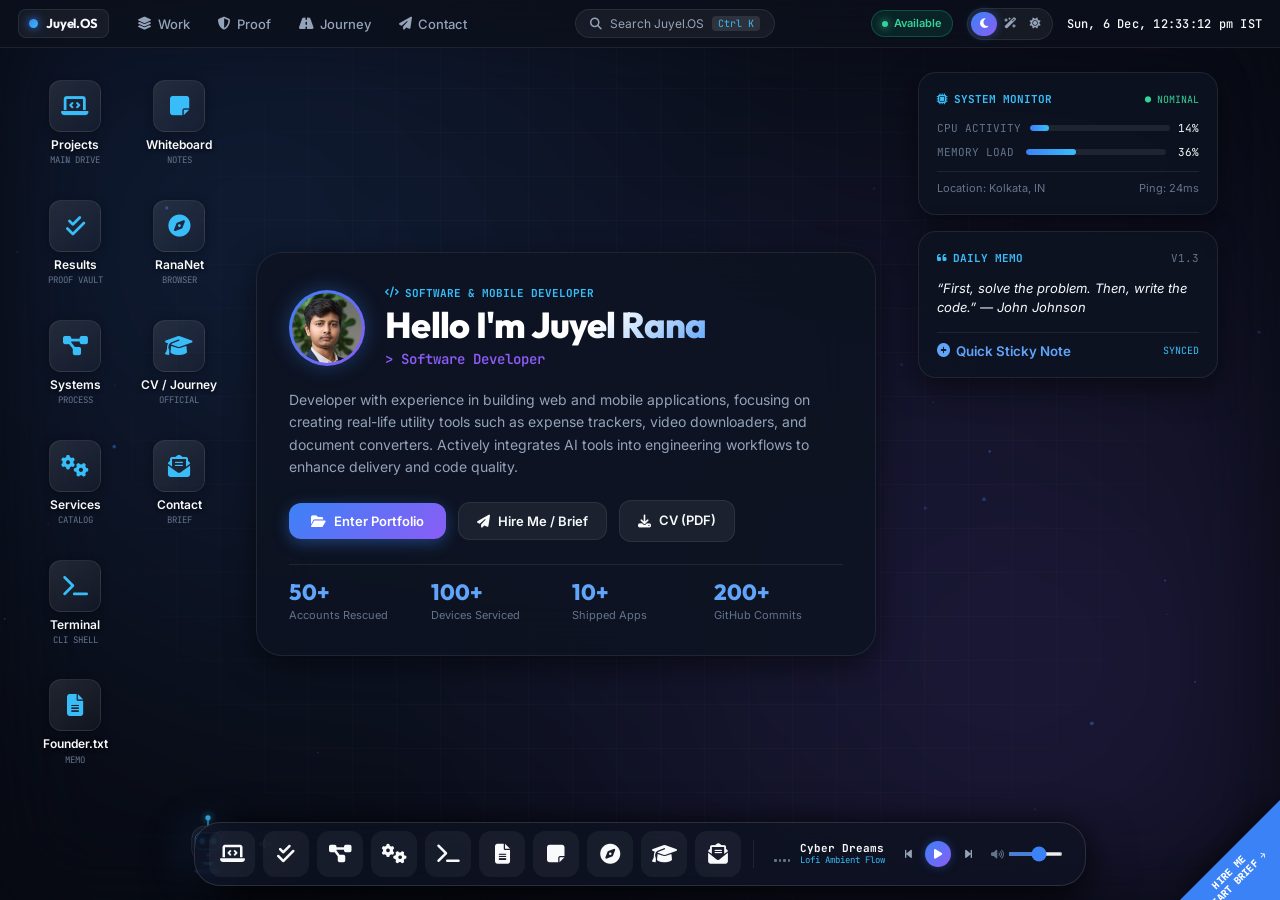
==== index.html @ bcea604d "feat: release Juyel.OS (v1.3 Titanium VisionOS) - Interactive Web Operating System" ====
<!DOCTYPE html>
<html lang="en" data-theme="dark">

<head>
  <meta charset="UTF-8">
  <meta name="viewport" content="width=device-width, initial-scale=1.0">
  <title>Juyel Rana — Personal AI Operating System (Juyel.OS)</title>

  <!-- SEO & Meta Tags -->
  <meta name="description" content="Official personal operating system of Juyel Rana — Software Developer, AI Systems Builder, and Problem Solver. Explore interactive applications, verified case studies, BachatGuru, utilities, and direct contact.">
  <meta name="keywords" content="Juyel Rana, Software Developer, Portfolio, Operating System, Flutter, Web Development, AI Tools, BachatGuru, Problem Solver, Kolkata">
  <meta name="author" content="Juyel Rana">
  <link rel="canonical" href="https://rana0codes.github.io/Portfolio/">

  <!-- Open Graph / Social Media -->
  <meta property="og:type" content="website">
  <meta property="og:url" content="https://rana0codes.github.io/Portfolio/">
  <meta property="og:title" content="Juyel Rana — Personal AI Operating System">
  <meta property="og:description" content="Explore Juyel Rana's software engineering portfolio through an interactive, multi-window personal operating system.">
  <meta property="og:image" content="assets/profile-photo.jpg">

  <!-- Twitter Cards -->
  <meta name="twitter:card" content="summary_large_image">
  <meta name="twitter:creator" content="@Rana0Codes">
  <meta name="twitter:title" content="Juyel Rana — Personal AI Operating System">
  <meta name="twitter:description" content="Explore Juyel Rana's software engineering portfolio through an interactive, multi-window personal operating system.">
  <meta name="twitter:image" content="assets/profile-photo.jpg">

  <!-- Stylesheets -->
  <link rel="stylesheet" href="https://cdnjs.cloudflare.com/ajax/libs/font-awesome/6.5.1/css/all.min.css">
  <link rel="stylesheet" href="css/os-core.css">
  <link rel="stylesheet" href="css/os-themes.css">
  <link rel="stylesheet" href="css/os-windows.css">
  <link rel="stylesheet" href="css/os-apps.css">
  <link rel="stylesheet" href="css/os-companion.css">

  <!-- JSON-LD Structured Data -->
  <script type="application/ld+json">
  {
    "@context": "https://schema.org",
    "@type": "Person",
    "name": "Juyel Rana",
    "url": "https://rana0codes.github.io/Portfolio/",
    "image": "assets/profile-photo.jpg",
    "jobTitle": "Software Developer",
    "worksFor": {
      "@type": "Organization",
      "name": "Self-Employed / Freelance"
    },
    "sameAs": [
      "https://github.com/Rana0Codes",
      "https://www.linkedin.com/in/juyel-rana/",
      "https://x.com/Rana0Codes",
      "https://www.youtube.com/@Rana0Codes",
      "https://www.instagram.com/rana0codes/"
    ]
  }
  </script>
</head>

<body>
  <!-- ========================================================================
       BOOT SCREEN (Skippable)
       ======================================================================== -->
  <div class="boot-screen" id="boot-screen" role="region" aria-label="Operating System Boot">
    <div class="boot-inner">
      <div class="boot-avatar-ring">
        <img src="assets/profile-photo.jpg" alt="Juyel Rana" width="76" height="76">
      </div>
      <div class="boot-title">JUYEL.OS v1.3</div>
      <div class="boot-log" id="boot-log">Loading system drivers...</div>
      <div class="boot-progress-bar">
        <div class="boot-progress-fill" id="boot-progress"></div>
      </div>
      <button class="skip-boot-btn" id="skip-boot">Skip Boot &rarr;</button>
    </div>
  </div>

  <!-- ========================================================================
       DESKTOP SHELL
       ======================================================================== -->
  <div id="desktop-shell">
    <!-- Ambient Wallpaper Canvas & Mesh -->
    <div class="desktop-wallpaper">
      <div class="wallpaper-gradient"></div>
      <div class="wallpaper-grid"></div>
      <canvas id="ambient-particles" class="wallpaper-particles"></canvas>
    </div>

    <!-- ----------------------------------------------------------------------
         Top System Navigation Bar
         ---------------------------------------------------------------------- -->
    <header class="system-bar" role="banner">
      <div class="system-bar-left">
        <div class="os-brand" title="Juyel Rana Operating System">
          <span class="os-logo-dot"></span>
          <span>Juyel.OS</span>
        </div>

        <nav class="system-nav-links" aria-label="System Quick Links">
          <button class="nav-pill-btn" data-open-win="projects">
            <i class="fas fa-layer-group"></i> Work
          </button>
          <button class="nav-pill-btn" data-open-win="results">
            <i class="fas fa-shield-alt"></i> Proof
          </button>
          <button class="nav-pill-btn" data-open-win="resume">
            <i class="fas fa-road"></i> Journey
          </button>
          <button class="nav-pill-btn" data-open-win="contact">
            <i class="fas fa-paper-plane"></i> Contact
          </button>
        </nav>
      </div>

      <div class="system-bar-center">
        <button class="search-trigger-btn" id="search-trigger" aria-label="Open Command Search">
          <i class="fas fa-search"></i>
          <span>Search Juyel.OS</span>
          <span class="search-kbd">Ctrl K</span>
        </button>
      </div>

      <div class="system-bar-right">
        <div class="availability-badge" title="Open to engineering roles & freelance">
          <span class="live-indicator"></span>
          <span>Available</span>
        </div>

        <!-- Theme Mode Switcher -->
        <div class="theme-switch-group" role="radiogroup" aria-label="System Theme">
          <button class="theme-btn active" data-theme-val="dark" title="Dark Obsidian" aria-label="Dark Theme">
            <i class="fas fa-moon"></i>
          </button>
          <button class="theme-btn" data-theme-val="night" title="Cosmic Indigo" aria-label="Night Theme">
            <i class="fas fa-wand-magic-sparkles"></i>
          </button>
          <button class="theme-btn" data-theme-val="day" title="Frosted Pearl Day" aria-label="Day Theme">
            <i class="fas fa-sun"></i>
          </button>
        </div>

        <!-- Live Clock in IST -->
        <div class="system-clock" id="system-clock" aria-live="polite">--:--:-- IST</div>
      </div>
    </header>

    <!-- ----------------------------------------------------------------------
         Desktop Workspace Area
         ---------------------------------------------------------------------- -->
    <main class="desktop-space" id="desktop-workspace">
      <!-- Desktop Application Icons (macOS Squircles) -->
      <section class="desktop-grid" aria-label="Desktop Applications">
        <div class="desktop-icon-item" data-app="projects" tabindex="0" role="button" aria-label="Open Projects Application">
          <div class="icon-badge-box">
            <i class="fas fa-laptop-code"></i>
          </div>
          <span class="icon-label">Projects</span>
          <span class="icon-subtag">Main Drive</span>
        </div>

        <div class="desktop-icon-item" data-app="results" tabindex="0" role="button" aria-label="Open Results Application">
          <div class="icon-badge-box">
            <i class="fas fa-check-double"></i>
          </div>
          <span class="icon-label">Results</span>
          <span class="icon-subtag">Proof Vault</span>
        </div>

        <div class="desktop-icon-item" data-app="systems" tabindex="0" role="button" aria-label="Open Systems Application">
          <div class="icon-badge-box">
            <i class="fas fa-project-diagram"></i>
          </div>
          <span class="icon-label">Systems</span>
          <span class="icon-subtag">Process</span>
        </div>

        <div class="desktop-icon-item" data-app="services" tabindex="0" role="button" aria-label="Open Services Application">
          <div class="icon-badge-box">
            <i class="fas fa-cogs"></i>
          </div>
          <span class="icon-label">Services</span>
          <span class="icon-subtag">Catalog</span>
        </div>

        <div class="desktop-icon-item" data-app="terminal" tabindex="0" role="button" aria-label="Open Terminal Shell">
          <div class="icon-badge-box">
            <i class="fas fa-terminal"></i>
          </div>
          <span class="icon-label">Terminal</span>
          <span class="icon-subtag">CLI Shell</span>
        </div>

        <div class="desktop-icon-item" data-app="founder" tabindex="0" role="button" aria-label="Open Founder Memo">
          <div class="icon-badge-box">
            <i class="fas fa-file-alt"></i>
          </div>
          <span class="icon-label">Founder.txt</span>
          <span class="icon-subtag">Memo</span>
        </div>

        <div class="desktop-icon-item" data-app="whiteboard" tabindex="0" role="button" aria-label="Open Whiteboard Application">
          <div class="icon-badge-box">
            <i class="fas fa-sticky-note"></i>
          </div>
          <span class="icon-label">Whiteboard</span>
          <span class="icon-subtag">Notes</span>
        </div>

        <div class="desktop-icon-item" data-app="browser" tabindex="0" role="button" aria-label="Open RanaNet Browser">
          <div class="icon-badge-box">
            <i class="fas fa-compass"></i>
          </div>
          <span class="icon-label">RanaNet</span>
          <span class="icon-subtag">Browser</span>
        </div>

        <div class="desktop-icon-item" data-app="resume" tabindex="0" role="button" aria-label="Open Resume and Journey">
          <div class="icon-badge-box">
            <i class="fas fa-graduation-cap"></i>
          </div>
          <span class="icon-label">CV / Journey</span>
          <span class="icon-subtag">Official</span>
        </div>

        <div class="desktop-icon-item" data-app="contact" tabindex="0" role="button" aria-label="Open Contact Application">
          <div class="icon-badge-box">
            <i class="fas fa-envelope-open-text"></i>
          </div>
          <span class="icon-label">Contact</span>
          <span class="icon-subtag">Brief</span>
        </div>
      </section>

      <!-- Desktop Hero Identity Stage -->
      <section class="desktop-hero-stage" aria-label="Developer Identity">
        <div class="hero-profile-row">
          <div class="hero-avatar-ring">
            <img src="assets/profile-photo.jpg" alt="Juyel Rana" width="70" height="70">
          </div>
          <div class="hero-meta-titles">
            <div class="hero-tagline-eyebrow">
              <i class="fas fa-code"></i> Software & Mobile Developer
            </div>
            <h1 class="hero-main-name">Hello I'm <span>Juyel Rana</span></h1>
            <div class="hero-dynamic-descriptor" id="dynamic-descriptor">&gt; Software Developer</div>
          </div>
        </div>

        <p class="hero-summary-bio">
          Developer with experience in building web and mobile applications, focusing on creating real-life utility tools such as expense trackers, video downloaders, and document converters. Actively integrates AI tools into engineering workflows to enhance delivery and code quality.
        </p>

        <div class="hero-actions-row">
          <button class="btn-primary" id="hero-explore-projects">
            <i class="fas fa-folder-open"></i> Enter Portfolio
          </button>
          <button class="btn-secondary" id="hero-hire-contact">
            <i class="fas fa-paper-plane"></i> Hire Me / Brief
          </button>
          <a href="assets/cv/CV.pdf" download="Juyel_Rana_CV.pdf" class="btn-secondary" title="Download Official CV">
            <i class="fas fa-download"></i> CV (PDF)
          </a>
        </div>

        <!-- Verified Metrics Strip -->
        <div class="hero-metrics-strip">
          <div class="metric-strip-item">
            <span class="metric-strip-num">50+</span>
            <span class="metric-strip-label">Accounts Rescued</span>
          </div>
          <div class="metric-strip-item">
            <span class="metric-strip-num">100+</span>
            <span class="metric-strip-label">Devices Serviced</span>
          </div>
          <div class="metric-strip-item">
            <span class="metric-strip-num">10+</span>
            <span class="metric-strip-label">Shipped Apps</span>
          </div>
          <div class="metric-strip-item">
            <span class="metric-strip-num">200+</span>
            <span class="metric-strip-label">GitHub Commits</span>
          </div>
        </div>
      </section>

      <!-- Desktop Widgets Column (Right Side) -->
      <aside class="desktop-widgets-column" aria-label="Desktop Information Hub">
        <!-- Live System Monitor Widget -->
        <div class="system-monitor-card">
          <div class="widget-header">
            <span class="widget-title"><i class="fas fa-microchip"></i> System Monitor</span>
            <span style="font-family: var(--font-mono); font-size: 10px; color: #34d399;">● NOMINAL</span>
          </div>
          <div class="pulse-metric-row">
            <span style="font-size: 11px; color: var(--text-dim); font-family: var(--font-mono);">CPU ACTIVITY</span>
            <div class="pulse-bar-wrap">
              <div class="pulse-bar-fill" id="cpu-bar-fill" style="width: 14%;"></div>
            </div>
            <span id="cpu-val-text" style="font-family: var(--font-mono); font-size: 11px;">14%</span>
          </div>
          <div class="pulse-metric-row">
            <span style="font-size: 11px; color: var(--text-dim); font-family: var(--font-mono);">MEMORY LOAD</span>
            <div class="pulse-bar-wrap">
              <div class="pulse-bar-fill" id="ram-bar-fill" style="width: 36%;"></div>
            </div>
            <span id="ram-val-text" style="font-family: var(--font-mono); font-size: 11px;">36%</span>
          </div>
          <div style="display: flex; justify-content: space-between; font-size: 11px; color: var(--text-dim); margin-top: 10px; border-top: 1px solid var(--border-subtle); padding-top: 8px;">
            <span>Location: Kolkata, IN</span>
            <span>Ping: 24ms</span>
          </div>
        </div>

        <!-- Daily Transmission Widget -->
        <div class="daily-transmission-card">
          <div class="widget-header">
            <span class="widget-title"><i class="fas fa-quote-left"></i> Daily Memo</span>
            <span>v1.3</span>
          </div>
          <div class="dt-body" id="daily-quote-text">
            “Simplicity is prerequisite for reliability.” — Edsger Dijkstra
          </div>
          <div class="dt-footer">
            <button class="quick-sticky-btn" id="quick-sticky-trigger">
              <i class="fas fa-plus-circle"></i> Quick Sticky Note
            </button>
            <span style="color: var(--color-cyan); font-size: 10px; font-family: var(--font-mono);">SYNCED</span>
          </div>
        </div>
      </aside>

      <!-- Astro-J Companion Mount -->
      <div id="companion-mount"></div>

      <!-- Folded-Corner Call Prompt (Bottom Right) -->
      <div class="folded-corner-call" id="folded-corner-call" role="button" aria-label="Book a Call / Project Inquiry">
        <div class="folded-corner-triangle"></div>
        <div class="folded-corner-content">
          <div>HIRE ME</div>
          <div>START BRIEF &rarr;</div>
        </div>
      </div>

      <!-- ====================================================================
           WINDOW MANAGER LAYER (Applications)
           ==================================================================== -->
      <div class="os-window-layer" id="window-layer">
        <!-- 1. Projects Window -->
        <div class="os-window" id="win-projects" role="dialog" aria-labelledby="title-projects">
          <div class="window-titlebar">
            <div class="window-controls-traffic">
              <button class="traffic-btn close" title="Close window" aria-label="Close">&times;</button>
              <button class="traffic-btn minimize" title="Minimize window" aria-label="Minimize">&minus;</button>
              <button class="traffic-btn maximize" title="Maximize window" aria-label="Maximize">+</button>
            </div>
            <div class="window-title-info" id="title-projects">
              <i class="fas fa-laptop-code"></i> Projects — Main Drive
            </div>
            <div class="window-actions-right">
              <span class="window-tag-badge">App Store</span>
            </div>
          </div>
          <div class="window-body" id="projects-app-mount"></div>
        </div>

        <!-- 2. Results & Proof Window -->
        <div class="os-window" id="win-results" role="dialog" aria-labelledby="title-results">
          <div class="window-titlebar">
            <div class="window-controls-traffic">
              <button class="traffic-btn close" title="Close window" aria-label="Close">&times;</button>
              <button class="traffic-btn minimize" title="Minimize window" aria-label="Minimize">&minus;</button>
              <button class="traffic-btn maximize" title="Maximize window" aria-label="Maximize">+</button>
            </div>
            <div class="window-title-info" id="title-results">
              <i class="fas fa-check-double"></i> Results & Proof Vault
            </div>
            <div class="window-actions-right">
              <span class="window-tag-badge">Verified</span>
            </div>
          </div>
          <div class="window-body" id="results-app-mount"></div>
        </div>

        <!-- 3. Systems Window -->
        <div class="os-window" id="win-systems" role="dialog" aria-labelledby="title-systems">
          <div class="window-titlebar">
            <div class="window-controls-traffic">
              <button class="traffic-btn close" title="Close window" aria-label="Close">&times;</button>
              <button class="traffic-btn minimize" title="Minimize window" aria-label="Minimize">&minus;</button>
              <button class="traffic-btn maximize" title="Maximize window" aria-label="Maximize">+</button>
            </div>
            <div class="window-title-info" id="title-systems">
              <i class="fas fa-project-diagram"></i> Systems — Operating Loop
            </div>
            <div class="window-actions-right">
              <span class="window-tag-badge">Workflow</span>
            </div>
          </div>
          <div class="window-body" id="systems-app-mount"></div>
        </div>

        <!-- 4. Services Window -->
        <div class="os-window" id="win-services" role="dialog" aria-labelledby="title-services">
          <div class="window-titlebar">
            <div class="window-controls-traffic">
              <button class="traffic-btn close" title="Close window" aria-label="Close">&times;</button>
              <button class="traffic-btn minimize" title="Minimize window" aria-label="Minimize">&minus;</button>
              <button class="traffic-btn maximize" title="Maximize window" aria-label="Maximize">+</button>
            </div>
            <div class="window-title-info" id="title-services">
              <i class="fas fa-cogs"></i> Services & Capabilities
            </div>
            <div class="window-actions-right">
              <span class="window-tag-badge">Offerings</span>
            </div>
          </div>
          <div class="window-body" id="services-app-mount"></div>
        </div>

        <!-- 5. Terminal Window -->
        <div class="os-window" id="win-terminal" role="dialog" aria-labelledby="title-terminal">
          <div class="window-titlebar">
            <div class="window-controls-traffic">
              <button class="traffic-btn close" title="Close window" aria-label="Close">&times;</button>
              <button class="traffic-btn minimize" title="Minimize window" aria-label="Minimize">&minus;</button>
              <button class="traffic-btn maximize" title="Maximize window" aria-label="Maximize">+</button>
            </div>
            <div class="window-title-info" id="title-terminal">
              <i class="fas fa-terminal"></i> Terminal — juyel@os:~$
            </div>
            <div class="window-actions-right">
              <span class="window-tag-badge">Bash/Zsh</span>
            </div>
          </div>
          <div class="window-body" id="terminal-app-mount"></div>
        </div>

        <!-- 6. Founder Memo Window -->
        <div class="os-window" id="win-founder" role="dialog" aria-labelledby="title-founder">
          <div class="window-titlebar">
            <div class="window-controls-traffic">
              <button class="traffic-btn close" title="Close window" aria-label="Close">&times;</button>
              <button class="traffic-btn minimize" title="Minimize window" aria-label="Minimize">&minus;</button>
              <button class="traffic-btn maximize" title="Maximize window" aria-label="Maximize">+</button>
            </div>
            <div class="window-title-info" id="title-founder">
              <i class="fas fa-file-alt"></i> Founder_Memo.txt
            </div>
            <div class="window-actions-right">
              <span class="window-tag-badge">Read-Only</span>
            </div>
          </div>
          <div class="window-body" id="founder-app-mount"></div>
        </div>

        <!-- 7. Whiteboard Window -->
        <div class="os-window" id="win-whiteboard" role="dialog" aria-labelledby="title-whiteboard">
          <div class="window-titlebar">
            <div class="window-controls-traffic">
              <button class="traffic-btn close" title="Close window" aria-label="Close">&times;</button>
              <button class="traffic-btn minimize" title="Minimize window" aria-label="Minimize">&minus;</button>
              <button class="traffic-btn maximize" title="Maximize window" aria-label="Maximize">+</button>
            </div>
            <div class="window-title-info" id="title-whiteboard">
              <i class="fas fa-sticky-note"></i> Whiteboard & Sticky Notes
            </div>
            <div class="window-actions-right">
              <span class="window-tag-badge">Local Canvas</span>
            </div>
          </div>
          <div class="window-body">
            <div id="whiteboard-toolbar-mount"></div>
            <div class="whiteboard-canvas-area" id="whiteboard-canvas-mount"></div>
          </div>
        </div>

        <!-- 8. RanaNet Browser Window -->
        <div class="os-window" id="win-browser" role="dialog" aria-labelledby="title-browser">
          <div class="window-titlebar">
            <div class="window-controls-traffic">
              <button class="traffic-btn close" title="Close window" aria-label="Close">&times;</button>
              <button class="traffic-btn minimize" title="Minimize window" aria-label="Minimize">&minus;</button>
              <button class="traffic-btn maximize" title="Maximize window" aria-label="Maximize">+</button>
            </div>
            <div class="window-title-info" id="title-browser">
              <i class="fas fa-compass"></i> RanaNet Internal Browser
            </div>
            <div class="window-actions-right">
              <span class="window-tag-badge">Gateway</span>
            </div>
          </div>
          <div class="window-body" id="browser-app-mount"></div>
        </div>

        <!-- 9. Resume & Journey Window -->
        <div class="os-window" id="win-resume" role="dialog" aria-labelledby="title-resume">
          <div class="window-titlebar">
            <div class="window-controls-traffic">
              <button class="traffic-btn close" title="Close window" aria-label="Close">&times;</button>
              <button class="traffic-btn minimize" title="Minimize window" aria-label="Minimize">&minus;</button>
              <button class="traffic-btn maximize" title="Maximize window" aria-label="Maximize">+</button>
            </div>
            <div class="window-title-info" id="title-resume">
              <i class="fas fa-graduation-cap"></i> Resume & Career Journey
            </div>
            <div class="window-actions-right">
              <span class="window-tag-badge">Official CV</span>
            </div>
          </div>
          <div class="window-body" id="resume-app-mount"></div>
        </div>

        <!-- 10. Contact Window -->
        <div class="os-window" id="win-contact" role="dialog" aria-labelledby="title-contact">
          <div class="window-titlebar">
            <div class="window-controls-traffic">
              <button class="traffic-btn close" title="Close window" aria-label="Close">&times;</button>
              <button class="traffic-btn minimize" title="Minimize window" aria-label="Minimize">&minus;</button>
              <button class="traffic-btn maximize" title="Maximize window" aria-label="Maximize">+</button>
            </div>
            <div class="window-title-info" id="title-contact">
              <i class="fas fa-envelope-open-text"></i> Contact & Project Brief
            </div>
            <div class="window-actions-right">
              <span class="window-tag-badge">Web3Forms</span>
            </div>
          </div>
          <div class="window-body" id="contact-app-mount"></div>
        </div>
      </div>
    </main>

    <!-- ----------------------------------------------------------------------
         Bottom System Dock (Apple-Style Glass Shelf)
         ---------------------------------------------------------------------- -->
    <footer class="system-dock-container" role="toolbar" aria-label="System Dock">
      <button class="dock-item-btn" data-app="projects" data-tooltip="Projects (Main Drive)" aria-label="Launch Projects">
        <i class="fas fa-laptop-code"></i>
        <span class="dock-active-dot"></span>
      </button>
      <button class="dock-item-btn" data-app="results" data-tooltip="Results & Proof Vault" aria-label="Launch Results">
        <i class="fas fa-check-double"></i>
        <span class="dock-active-dot"></span>
      </button>
      <button class="dock-item-btn" data-app="systems" data-tooltip="Systems (Process)" aria-label="Launch Systems">
        <i class="fas fa-project-diagram"></i>
        <span class="dock-active-dot"></span>
      </button>
      <button class="dock-item-btn" data-app="services" data-tooltip="Services Catalog" aria-label="Launch Services">
        <i class="fas fa-cogs"></i>
        <span class="dock-active-dot"></span>
      </button>
      <button class="dock-item-btn" data-app="terminal" data-tooltip="Terminal Shell" aria-label="Launch Terminal">
        <i class="fas fa-terminal"></i>
        <span class="dock-active-dot"></span>
      </button>
      <button class="dock-item-btn" data-app="founder" data-tooltip="Founder Memo" aria-label="Launch Founder Memo">
        <i class="fas fa-file-alt"></i>
        <span class="dock-active-dot"></span>
      </button>
      <button class="dock-item-btn" data-app="whiteboard" data-tooltip="Whiteboard & Notes" aria-label="Launch Whiteboard">
        <i class="fas fa-sticky-note"></i>
        <span class="dock-active-dot"></span>
      </button>
      <button class="dock-item-btn" data-app="browser" data-tooltip="RanaNet Browser" aria-label="Launch Browser">
        <i class="fas fa-compass"></i>
        <span class="dock-active-dot"></span>
      </button>
      <button class="dock-item-btn" data-app="resume" data-tooltip="Curriculum Vitae" aria-label="Launch Resume">
        <i class="fas fa-graduation-cap"></i>
        <span class="dock-active-dot"></span>
      </button>
      <button class="dock-item-btn" data-app="contact" data-tooltip="Contact & Inquiries" aria-label="Launch Contact">
        <i class="fas fa-envelope-open-text"></i>
        <span class="dock-active-dot"></span>
      </button>

      <div class="dock-divider"></div>

      <!-- Dock Media Player Mount -->
      <div id="dock-player-mount"></div>
    </footer>
  </div>

  <!-- Bootstrapper Script -->
  <script type="module" src="js/app.js"></script>
</body>

</html>
---- css/os-core.css ----
/* ==========================================================================
   JUYEL OS — Titanium VisionOS Core Desktop Architecture (v1.3)
   ========================================================================== */

@import url('https://fonts.googleapis.com/css2?family=Inter:wght@300;400;500;600;700;800&family=Outfit:wght@400;500;600;700;800&family=JetBrains+Mono:wght@400;500;700&display=swap');

:root {
  --font-sans: 'Inter', -apple-system, BlinkMacSystemFont, 'Segoe UI', Roboto, sans-serif;
  --font-display: 'Outfit', var(--font-sans);
  --font-mono: 'JetBrains Mono', monospace;

  /* Default Dark Titanium VisionOS Tokens */
  --bg-desktop: #070a13;
  --bg-panel: rgba(14, 19, 34, 0.85);
  --bg-panel-solid: #0d1222;
  --bg-surface: rgba(22, 30, 54, 0.7);
  --border-subtle: rgba(255, 255, 255, 0.08);
  --border-prominent: rgba(255, 255, 255, 0.16);
  --border-accent: rgba(59, 130, 246, 0.5);

  --color-primary: #3b82f6;
  --color-primary-rgb: 59, 130, 246;
  --color-primary-hover: #60a5fa;
  --color-accent: #8b5cf6;
  --color-accent-rgb: 139, 92, 246;
  --color-cyan: #38bdf8;
  --color-amber: #f59e0b;
  --color-danger: #ef4444;
  --color-success: #10b981;

  --text-main: #f8fafc;
  --text-muted: #94a3b8;
  --text-dim: #64748b;
  --text-inverse: #070a13;

  --shadow-sm: 0 2px 10px rgba(0, 0, 0, 0.35);
  --shadow-md: 0 10px 30px rgba(0, 0, 0, 0.5);
  --shadow-lg: 0 20px 50px rgba(0, 0, 0, 0.65);
  --shadow-window: 0 24px 70px rgba(0, 0, 0, 0.75), 0 0 1px rgba(255, 255, 255, 0.2);
  --shadow-glow: 0 0 30px rgba(59, 130, 246, 0.25);

  --radius-sm: 8px;
  --radius-md: 12px;
  --radius-lg: 18px;
  --radius-xl: 26px;
  --radius-full: 9999px;

  --nav-height: 48px;
  --dock-height: 68px;
  --transition-fast: 0.16s cubic-bezier(0.16, 1, 0.3, 1);
  --transition-smooth: 0.28s cubic-bezier(0.16, 1, 0.3, 1);
}

/* --------------------------------------------------------------------------
   Resets & Base
   -------------------------------------------------------------------------- */
*, *::before, *::after {
  box-sizing: border-box;
  margin: 0;
  padding: 0;
}

html, body {
  width: 100%;
  height: 100dvh;
  overflow: hidden;
  font-family: var(--font-sans);
  font-size: 15px;
  line-height: 1.5;
  color: var(--text-main);
  background-color: var(--bg-desktop);
  -webkit-font-smoothing: antialiased;
  -moz-osx-font-smoothing: grayscale;
  user-select: none;
}

button {
  font-family: inherit;
  color: inherit;
  background: none;
  border: none;
  cursor: pointer;
  outline: none;
}

button:focus-visible, a:focus-visible {
  outline: 2px solid var(--color-primary);
  outline-offset: 2px;
}

a {
  color: inherit;
  text-decoration: none;
}

/* --------------------------------------------------------------------------
   Desktop Shell Environment
   -------------------------------------------------------------------------- */
#desktop-shell {
  position: fixed;
  inset: 0;
  width: 100vw;
  height: 100dvh;
  display: flex;
  flex-direction: column;
  overflow: hidden;
  background-color: var(--bg-desktop);
}

/* Dynamic Wallpaper */
.desktop-wallpaper {
  position: absolute;
  inset: 0;
  z-index: 0;
  overflow: hidden;
  pointer-events: none;
}

.wallpaper-gradient {
  position: absolute;
  inset: 0;
  background: 
    radial-gradient(circle at 18% 25%, rgba(59, 130, 246, 0.12) 0%, transparent 48%),
    radial-gradient(circle at 82% 75%, rgba(139, 92, 246, 0.14) 0%, transparent 52%),
    radial-gradient(circle at 50% 50%, rgba(14, 19, 34, 0.9) 0%, #070a13 100%);
  filter: blur(48px);
}

.wallpaper-grid {
  position: absolute;
  inset: 0;
  background-image: 
    linear-gradient(to right, rgba(255, 255, 255, 0.02) 1px, transparent 1px),
    linear-gradient(to bottom, rgba(255, 255, 255, 0.02) 1px, transparent 1px);
  background-size: 44px 44px;
  mask-image: radial-gradient(circle at center, black 45%, transparent 85%);
  -webkit-mask-image: radial-gradient(circle at center, black 45%, transparent 85%);
}

.wallpaper-particles {
  position: absolute;
  inset: 0;
  width: 100%;
  height: 100%;
}

/* --------------------------------------------------------------------------
   Top System Navigation Bar (macOS / visionOS Glass Style)
   -------------------------------------------------------------------------- */
.system-bar {
  position: relative;
  z-index: 5000;
  height: var(--nav-height);
  padding: 0 18px;
  display: flex;
  align-items: center;
  justify-content: space-between;
  background: rgba(12, 16, 28, 0.75);
  backdrop-filter: blur(20px);
  -webkit-backdrop-filter: blur(20px);
  border-bottom: 1px solid var(--border-subtle);
  font-size: 13px;
}

.system-bar-left {
  display: flex;
  align-items: center;
  gap: 16px;
}

.os-brand {
  display: flex;
  align-items: center;
  gap: 8px;
  font-family: var(--font-display);
  font-weight: 700;
  letter-spacing: -0.01em;
  color: var(--text-main);
  padding: 4px 10px;
  border-radius: var(--radius-sm);
  background: rgba(255, 255, 255, 0.05);
  border: 1px solid var(--border-subtle);
  cursor: default;
}

.os-logo-dot {
  width: 9px;
  height: 9px;
  border-radius: var(--radius-full);
  background: linear-gradient(135deg, var(--color-primary), var(--color-cyan));
  box-shadow: 0 0 10px var(--color-primary);
  animation: pulse-dot 3s infinite ease-in-out;
}

@keyframes pulse-dot {
  0%, 100% { opacity: 1; transform: scale(1); }
  50% { opacity: 0.6; transform: scale(0.88); }
}

.system-nav-links {
  display: flex;
  align-items: center;
  gap: 4px;
}

.nav-pill-btn {
  padding: 5px 12px;
  border-radius: var(--radius-sm);
  color: var(--text-muted);
  font-size: 13px;
  font-weight: 500;
  transition: var(--transition-fast);
  display: flex;
  align-items: center;
  gap: 6px;
}

.nav-pill-btn:hover {
  color: var(--text-main);
  background: rgba(255, 255, 255, 0.08);
}

.system-bar-center {
  display: flex;
  align-items: center;
  gap: 12px;
}

.search-trigger-btn {
  display: flex;
  align-items: center;
  gap: 8px;
  padding: 6px 14px;
  border-radius: var(--radius-full);
  background: rgba(255, 255, 255, 0.05);
  border: 1px solid var(--border-subtle);
  color: var(--text-muted);
  font-size: 12px;
  cursor: pointer;
  transition: var(--transition-fast);
}

.search-trigger-btn:hover {
  background: rgba(255, 255, 255, 0.1);
  border-color: var(--border-accent);
  color: var(--text-main);
  box-shadow: 0 0 14px rgba(59, 130, 246, 0.25);
}

.search-kbd {
  font-family: var(--font-mono);
  font-size: 10px;
  padding: 1px 6px;
  border-radius: 4px;
  background: rgba(255, 255, 255, 0.1);
  color: var(--color-cyan);
}

.system-bar-right {
  display: flex;
  align-items: center;
  gap: 14px;
}

.availability-badge {
  display: flex;
  align-items: center;
  gap: 6px;
  font-size: 11px;
  font-weight: 600;
  padding: 4px 10px;
  border-radius: var(--radius-full);
  background: rgba(16, 185, 129, 0.12);
  border: 1px solid rgba(16, 185, 129, 0.3);
  color: #34d399;
}

.live-indicator {
  width: 6px;
  height: 6px;
  border-radius: var(--radius-full);
  background: #34d399;
  box-shadow: 0 0 8px #34d399;
}

.theme-switch-group {
  display: flex;
  align-items: center;
  background: rgba(255, 255, 255, 0.05);
  padding: 3px;
  border-radius: var(--radius-full);
  border: 1px solid var(--border-subtle);
}

.theme-btn {
  width: 26px;
  height: 24px;
  border-radius: var(--radius-full);
  display: flex;
  align-items: center;
  justify-content: center;
  font-size: 11px;
  color: var(--text-muted);
  transition: var(--transition-fast);
}

.theme-btn.active {
  background: linear-gradient(135deg, var(--color-primary), var(--color-accent));
  color: #ffffff;
  box-shadow: 0 0 10px rgba(59, 130, 246, 0.4);
}

.system-clock {
  font-family: var(--font-mono);
  font-size: 12px;
  font-weight: 500;
  color: var(--text-main);
  letter-spacing: 0.02em;
}

/* --------------------------------------------------------------------------
   Main Desktop Space & Layout Reflow
   -------------------------------------------------------------------------- */
.desktop-space {
  position: relative;
  flex: 1;
  width: 100%;
  height: calc(100dvh - var(--nav-height));
  overflow: hidden;
  z-index: 100;
  display: flex;
  padding: 24px 30px;
  gap: 32px;
}

/* Desktop Icon Grid (macOS Squircles) */
.desktop-grid {
  display: flex;
  flex-direction: column;
  flex-wrap: wrap;
  max-height: calc(100dvh - var(--nav-height) - var(--dock-height) - 70px);
  gap: 16px 14px;
  z-index: 200;
}

.desktop-icon-item {
  width: 90px;
  display: flex;
  flex-direction: column;
  align-items: center;
  text-align: center;
  padding: 8px 4px;
  border-radius: var(--radius-md);
  cursor: pointer;
  transition: var(--transition-fast);
  touch-action: manipulation;
}

.desktop-icon-item:hover {
  background: rgba(255, 255, 255, 0.09);
  backdrop-filter: blur(10px);
}

.desktop-icon-item:active {
  transform: scale(0.95);
}

.icon-badge-box {
  position: relative;
  width: 52px;
  height: 52px;
  border-radius: var(--radius-md);
  background: linear-gradient(135deg, rgba(255, 255, 255, 0.1), rgba(255, 255, 255, 0.03));
  border: 1px solid var(--border-subtle);
  display: flex;
  align-items: center;
  justify-content: center;
  font-size: 22px;
  color: var(--color-cyan);
  box-shadow: var(--shadow-sm);
  margin-bottom: 6px;
  transition: var(--transition-smooth);
}

.desktop-icon-item:hover .icon-badge-box {
  border-color: var(--border-accent);
  box-shadow: 0 0 18px rgba(59, 130, 246, 0.35);
  transform: translateY(-2px);
  color: var(--color-primary-hover);
}

.icon-label {
  font-size: 12px;
  font-weight: 600;
  color: var(--text-main);
  text-shadow: 0 1px 4px rgba(0, 0, 0, 0.8);
  line-height: 1.2;
}

.icon-subtag {
  font-family: var(--font-mono);
  font-size: 9px;
  color: var(--text-dim);
  text-transform: uppercase;
  margin-top: 2px;
}

/* --------------------------------------------------------------------------
   Desktop Identity Stage (Hero Card)
   -------------------------------------------------------------------------- */
.desktop-hero-stage {
  flex: 1;
  max-width: 620px;
  z-index: 200;
  pointer-events: auto;
  align-self: center;
  background: var(--bg-panel);
  backdrop-filter: blur(28px);
  -webkit-backdrop-filter: blur(28px);
  border: 1px solid var(--border-subtle);
  border-radius: var(--radius-xl);
  padding: 32px;
  box-shadow: var(--shadow-md);
  margin-bottom: 40px;
}

.hero-profile-row {
  display: flex;
  align-items: center;
  gap: 20px;
  margin-bottom: 18px;
}

.hero-avatar-ring {
  width: 76px;
  height: 76px;
  border-radius: var(--radius-full);
  padding: 3px;
  background: linear-gradient(135deg, var(--color-primary), var(--color-accent));
  box-shadow: 0 0 20px rgba(59, 130, 246, 0.35);
  flex-shrink: 0;
}

.hero-avatar-ring img {
  width: 100%;
  height: 100%;
  border-radius: var(--radius-full);
  object-fit: cover;
}

.hero-meta-titles {
  display: flex;
  flex-direction: column;
}

.hero-tagline-eyebrow {
  display: inline-flex;
  align-items: center;
  gap: 6px;
  font-family: var(--font-mono);
  font-size: 11px;
  font-weight: 700;
  text-transform: uppercase;
  color: var(--color-cyan);
  margin-bottom: 4px;
}

.hero-main-name {
  font-family: var(--font-display);
  font-size: 36px;
  font-weight: 800;
  letter-spacing: -0.02em;
  line-height: 1.1;
  color: #ffffff;
}

.hero-main-name span {
  background: linear-gradient(135deg, #ffffff 40%, var(--color-primary-hover) 100%);
  -webkit-background-clip: text;
  background-clip: text;
  -webkit-text-fill-color: transparent;
}

.hero-dynamic-descriptor {
  font-family: var(--font-mono);
  font-size: 14px;
  font-weight: 600;
  color: var(--color-accent);
  margin-top: 4px;
  height: 22px;
  display: flex;
  align-items: center;
}

.hero-summary-bio {
  font-size: 14px;
  line-height: 1.6;
  color: var(--text-muted);
  margin-bottom: 22px;
}

.hero-actions-row {
  display: flex;
  align-items: center;
  flex-wrap: wrap;
  gap: 12px;
  margin-bottom: 22px;
}

.btn-primary {
  display: inline-flex;
  align-items: center;
  gap: 8px;
  padding: 10px 22px;
  border-radius: var(--radius-md);
  background: linear-gradient(135deg, var(--color-primary), var(--color-accent));
  color: #ffffff;
  font-weight: 600;
  font-size: 13px;
  box-shadow: 0 4px 16px rgba(59, 130, 246, 0.4);
  transition: var(--transition-fast);
}

.btn-primary:hover {
  filter: brightness(1.1);
  box-shadow: 0 6px 24px rgba(59, 130, 246, 0.55);
  transform: translateY(-1px);
}

.btn-secondary {
  display: inline-flex;
  align-items: center;
  gap: 8px;
  padding: 10px 18px;
  border-radius: var(--radius-md);
  background: rgba(255, 255, 255, 0.06);
  border: 1px solid var(--border-subtle);
  color: var(--text-main);
  font-weight: 600;
  font-size: 13px;
  transition: var(--transition-fast);
}

.btn-secondary:hover {
  background: rgba(255, 255, 255, 0.12);
  border-color: var(--border-prominent);
}

/* Verified Metrics Row */
.hero-metrics-strip {
  display: grid;
  grid-template-columns: repeat(4, 1fr);
  gap: 12px;
  padding-top: 16px;
  border-top: 1px solid var(--border-subtle);
}

.metric-strip-item {
  display: flex;
  flex-direction: column;
}

.metric-strip-num {
  font-family: var(--font-display);
  font-size: 22px;
  font-weight: 800;
  color: var(--color-primary-hover);
  line-height: 1;
}

.metric-strip-label {
  font-size: 11px;
  color: var(--text-dim);
  margin-top: 4px;
}

/* --------------------------------------------------------------------------
   Desktop Widget: System Monitor & Daily Transmission
   -------------------------------------------------------------------------- */
.desktop-widgets-column {
  width: 300px;
  display: flex;
  flex-direction: column;
  gap: 16px;
  z-index: 200;
  margin-left: auto;
}

.system-monitor-card,
.daily-transmission-card {
  background: var(--bg-panel);
  backdrop-filter: blur(24px);
  border: 1px solid var(--border-subtle);
  border-radius: var(--radius-lg);
  padding: 18px;
  box-shadow: var(--shadow-md);
}

.widget-header {
  display: flex;
  align-items: center;
  justify-content: space-between;
  margin-bottom: 12px;
  font-family: var(--font-mono);
  font-size: 11px;
  color: var(--text-dim);
  text-transform: uppercase;
}

.widget-title {
  color: var(--color-cyan);
  font-weight: 700;
  display: flex;
  align-items: center;
  gap: 6px;
}

/* System Pulse Bars */
.pulse-metric-row {
  display: flex;
  align-items: center;
  justify-content: space-between;
  margin-bottom: 8px;
  font-size: 12px;
}

.pulse-bar-wrap {
  width: 140px;
  height: 6px;
  background: rgba(255, 255, 255, 0.08);
  border-radius: var(--radius-full);
  overflow: hidden;
}

.pulse-bar-fill {
  height: 100%;
  border-radius: var(--radius-full);
  background: linear-gradient(90deg, var(--color-primary), var(--color-cyan));
}

.dt-body {
  font-size: 13px;
  line-height: 1.5;
  color: var(--text-main);
  margin-bottom: 14px;
  font-style: italic;
}

.dt-footer {
  display: flex;
  align-items: center;
  justify-content: space-between;
  border-top: 1px solid var(--border-subtle);
  padding-top: 10px;
  font-size: 11px;
}

.quick-sticky-btn {
  color: var(--color-primary-hover);
  display: flex;
  align-items: center;
  gap: 6px;
  font-weight: 600;
  cursor: pointer;
  transition: var(--transition-fast);
}

.quick-sticky-btn:hover {
  text-decoration: underline;
}

/* --------------------------------------------------------------------------
   Bottom System Dock (Apple-Style Glass Shelf)
   -------------------------------------------------------------------------- */
.system-dock-container {
  position: absolute;
  bottom: 14px;
  left: 50%;
  transform: translateX(-50%);
  z-index: 4000;
  display: flex;
  align-items: center;
  gap: 8px;
  background: rgba(14, 19, 34, 0.78);
  backdrop-filter: blur(24px);
  -webkit-backdrop-filter: blur(24px);
  border: 1px solid rgba(255, 255, 255, 0.12);
  padding: 8px 14px;
  border-radius: var(--radius-xl);
  box-shadow: var(--shadow-lg), 0 0 25px rgba(0, 0, 0, 0.5);
}

.dock-item-btn {
  position: relative;
  width: 46px;
  height: 46px;
  border-radius: var(--radius-md);
  display: flex;
  align-items: center;
  justify-content: center;
  font-size: 20px;
  color: var(--text-main);
  background: rgba(255, 255, 255, 0.05);
  border: 1px solid transparent;
  transition: transform var(--transition-fast), background var(--transition-fast), color var(--transition-fast);
}

.dock-item-btn:hover {
  transform: translateY(-6px) scale(1.12);
  background: rgba(255, 255, 255, 0.12);
  border-color: var(--border-accent);
  color: var(--color-cyan);
}

.dock-active-dot {
  position: absolute;
  bottom: 2px;
  left: 50%;
  transform: translateX(-50%);
  width: 4px;
  height: 4px;
  border-radius: var(--radius-full);
  background: var(--color-primary-hover);
  box-shadow: 0 0 6px var(--color-primary);
  display: none;
}

.dock-item-btn.is-open .dock-active-dot {
  display: block;
}

.dock-divider {
  width: 1px;
  height: 28px;
  background: var(--border-subtle);
  margin: 0 4px;
}

.dock-item-btn[data-tooltip]::after {
  content: attr(data-tooltip);
  position: absolute;
  bottom: 58px;
  left: 50%;
  transform: translateX(-50%) translateY(4px);
  padding: 4px 10px;
  border-radius: var(--radius-sm);
  background: rgba(14, 19, 34, 0.95);
  color: var(--text-main);
  font-size: 11px;
  font-weight: 500;
  white-space: nowrap;
  opacity: 0;
  pointer-events: none;
  border: 1px solid var(--border-subtle);
  box-shadow: var(--shadow-sm);
  transition: var(--transition-fast);
}

.dock-item-btn:hover::after {
  opacity: 1;
  transform: translateX(-50%) translateY(0);
}

/* --------------------------------------------------------------------------
   Folded-Corner Call Prompt (Bottom Right)
   -------------------------------------------------------------------------- */
.folded-corner-call {
  position: absolute;
  bottom: 0;
  right: 0;
  width: 120px;
  height: 120px;
  z-index: 3000;
  cursor: pointer;
  overflow: hidden;
  transition: var(--transition-smooth);
}

.folded-corner-triangle {
  position: absolute;
  bottom: 0;
  right: 0;
  width: 0;
  height: 0;
  border-style: solid;
  border-width: 0 0 100px 100px;
  border-color: transparent transparent var(--color-primary) transparent;
  filter: drop-shadow(-4px -4px 14px rgba(0, 0, 0, 0.5));
  transition: var(--transition-smooth);
}

.folded-corner-call:hover .folded-corner-triangle {
  border-width: 0 0 120px 120px;
  border-color: transparent transparent var(--color-primary-hover) transparent;
}

.folded-corner-content {
  position: absolute;
  bottom: 12px;
  right: 8px;
  transform: rotate(-45deg);
  text-align: center;
  color: #ffffff;
  font-family: var(--font-mono);
  font-size: 10px;
  font-weight: 800;
  line-height: 1.15;
  pointer-events: none;
}

/* --------------------------------------------------------------------------
   Boot Screen Experience
   -------------------------------------------------------------------------- */
.boot-screen {
  position: fixed;
  inset: 0;
  background: #050811;
  z-index: 9999;
  display: flex;
  flex-direction: column;
  align-items: center;
  justify-content: center;
  color: var(--text-main);
  transition: opacity 0.4s ease-out, visibility 0.4s;
}

.boot-screen.fade-out {
  opacity: 0;
  visibility: hidden;
  pointer-events: none;
}

.boot-inner {
  text-align: center;
  max-width: 440px;
  padding: 24px;
}

.boot-avatar-ring {
  width: 76px;
  height: 76px;
  border-radius: var(--radius-full);
  border: 2px solid var(--color-primary);
  margin: 0 auto 20px;
  padding: 3px;
  box-shadow: 0 0 25px rgba(59, 130, 246, 0.4);
  animation: boot-pulse 1.8s infinite;
}

.boot-avatar-ring img {
  width: 100%;
  height: 100%;
  border-radius: var(--radius-full);
  object-fit: cover;
}

@keyframes boot-pulse {
  0%, 100% { transform: scale(1); box-shadow: 0 0 15px rgba(59, 130, 246, 0.3); }
  50% { transform: scale(1.04); box-shadow: 0 0 30px rgba(59, 130, 246, 0.6); }
}

.boot-title {
  font-family: var(--font-display);
  font-size: 20px;
  font-weight: 800;
  margin-bottom: 8px;
  letter-spacing: 0.02em;
}

.boot-log {
  font-family: var(--font-mono);
  font-size: 12px;
  color: var(--color-cyan);
  height: 20px;
  margin-bottom: 24px;
}

.boot-progress-bar {
  width: 100%;
  height: 4px;
  background: rgba(255, 255, 255, 0.1);
  border-radius: var(--radius-full);
  overflow: hidden;
  margin-bottom: 20px;
}

.boot-progress-fill {
  width: 0%;
  height: 100%;
  background: linear-gradient(90deg, var(--color-primary), var(--color-cyan));
  box-shadow: 0 0 10px var(--color-primary);
  transition: width 0.2s linear;
}

.skip-boot-btn {
  font-size: 11px;
  font-family: var(--font-mono);
  color: var(--text-dim);
  border: 1px solid var(--border-subtle);
  padding: 6px 16px;
  border-radius: var(--radius-full);
  transition: var(--transition-fast);
}

.skip-boot-btn:hover {
  color: var(--text-main);
  border-color: var(--border-prominent);
}

/* --------------------------------------------------------------------------
   Command Palette (Spotlight Search)
   -------------------------------------------------------------------------- */
.cmd-palette-backdrop {
  position: fixed;
  inset: 0;
  z-index: 9000;
  background: rgba(4, 6, 14, 0.72);
  backdrop-filter: blur(16px);
  -webkit-backdrop-filter: blur(16px);
  display: flex;
  align-items: flex-start;
  justify-content: center;
  padding-top: 14vh;
}

.cmd-palette-box {
  width: 90vw;
  max-width: 580px;
  background: var(--bg-panel-solid);
  border: 1px solid var(--border-prominent);
  border-radius: var(--radius-lg);
  box-shadow: var(--shadow-lg), 0 0 35px rgba(59, 130, 246, 0.2);
  overflow: hidden;
  display: flex;
  flex-direction: column;
}

.cmd-input-wrap {
  display: flex;
  align-items: center;
  gap: 12px;
  padding: 14px 18px;
  border-bottom: 1px solid var(--border-subtle);
}

.cmd-search-icon {
  font-size: 16px;
  color: var(--color-cyan);
}

.cmd-input {
  flex: 1;
  background: transparent;
  border: none;
  outline: none;
  font-family: var(--font-sans);
  font-size: 15px;
  color: var(--text-main);
}

.cmd-esc-hint {
  font-family: var(--font-mono);
  font-size: 10px;
  color: var(--text-dim);
  background: rgba(255, 255, 255, 0.06);
  padding: 3px 6px;
  border-radius: 4px;
}

.cmd-results-list {
  max-height: 320px;
  overflow-y: auto;
  padding: 8px;
}

.cmd-result-item {
  display: flex;
  align-items: center;
  justify-content: space-between;
  padding: 10px 14px;
  border-radius: var(--radius-sm);
  cursor: pointer;
  transition: var(--transition-fast);
}

.cmd-result-item.selected,
.cmd-result-item:hover {
  background: rgba(59, 130, 246, 0.14);
  color: var(--color-primary-hover);
}

.cmd-item-title {
  font-size: 13px;
  font-weight: 500;
}

.cmd-item-cat {
  font-family: var(--font-mono);
  font-size: 10px;
  color: var(--text-dim);
  text-transform: uppercase;
  background: rgba(255, 255, 255, 0.05);
  padding: 2px 6px;
  border-radius: 4px;
}

.cmd-palette-footer {
  display: flex;
  align-items: center;
  justify-content: flex-end;
  gap: 16px;
  padding: 8px 18px;
  background: rgba(0, 0, 0, 0.25);
  border-top: 1px solid var(--border-subtle);
  font-family: var(--font-mono);
  font-size: 10px;
  color: var(--text-dim);
}

.cmd-palette-footer kbd {
  background: rgba(255, 255, 255, 0.08);
  padding: 1px 4px;
  border-radius: 3px;
  color: var(--text-muted);
}

/* --------------------------------------------------------------------------
   Dock Ambient Media Player
   -------------------------------------------------------------------------- */
.dock-media-player {
  display: flex;
  align-items: center;
  gap: 10px;
  padding: 0 8px;
}

/* Animated Equalizer Wave */
.player-visualizer {
  display: flex;
  align-items: flex-end;
  gap: 2px;
  height: 18px;
  width: 16px;
  padding: 1px 0;
}

.player-visualizer .eq-bar {
  flex: 1;
  background: var(--text-dim);
  border-radius: 1px;
  height: 3px;
  transition: height 0.2s ease, background-color 0.2s ease;
}

.player-visualizer.is-playing .eq-bar {
  background: linear-gradient(to top, var(--color-primary), var(--color-cyan));
  animation: eqBounce 1s ease-in-out infinite alternate;
}

.player-visualizer.is-playing .eq-bar:nth-child(1) {
  animation-duration: 0.8s;
  animation-delay: 0.1s;
}

.player-visualizer.is-playing .eq-bar:nth-child(2) {
  animation-duration: 1.1s;
  animation-delay: 0.3s;
}

.player-visualizer.is-playing .eq-bar:nth-child(3) {
  animation-duration: 0.7s;
  animation-delay: 0.2s;
}

.player-visualizer.is-playing .eq-bar:nth-child(4) {
  animation-duration: 0.95s;
  animation-delay: 0.4s;
}

@keyframes eqBounce {
  0% {
    height: 3px;
  }
  50% {
    height: 16px;
  }
  100% {
    height: 6px;
  }
}

.player-track-meta {
  max-width: 130px;
  overflow: hidden;
  font-family: var(--font-mono);
  line-height: 1.2;
}

.player-title {
  font-size: 11px;
  font-weight: 700;
  color: var(--text-main);
  white-space: nowrap;
  text-overflow: ellipsis;
  overflow: hidden;
}

.player-artist {
  font-size: 9px;
  color: var(--color-cyan);
  white-space: nowrap;
  text-overflow: ellipsis;
  overflow: hidden;
}

.player-controls-row {
  display: flex;
  align-items: center;
  gap: 4px;
}

.player-btn {
  width: 26px;
  height: 26px;
  border-radius: var(--radius-full);
  display: flex;
  align-items: center;
  justify-content: center;
  font-size: 11px;
  color: var(--text-muted);
  transition: var(--transition-fast);
}

.player-btn:hover {
  color: var(--color-cyan);
  background: rgba(255, 255, 255, 0.08);
}

.player-btn.play-main {
  background: linear-gradient(135deg, var(--color-primary), var(--color-accent));
  color: #ffffff;
  box-shadow: 0 0 10px rgba(59, 130, 246, 0.35);
}

.player-btn.play-main:hover {
  transform: scale(1.08);
}

.player-slider-wrap {
  display: flex;
  align-items: center;
  gap: 4px;
  width: 72px;
}

.player-vol-icon {
  font-size: 10px;
  color: var(--text-dim);
}

.player-volume-slider {
  width: 100%;
  height: 4px;
  accent-color: var(--color-primary);
  cursor: pointer;
}

/* --------------------------------------------------------------------------
   Responsive Reflow Rules
   -------------------------------------------------------------------------- */
@media (max-width: 1180px) {
  .desktop-widgets-column {
    display: none;
  }
}

@media (max-width: 768px) {
  .desktop-space {
    flex-direction: column;
    padding: 16px;
    gap: 16px;
    overflow-y: auto;
  }

  .desktop-grid {
    flex-direction: row;
    max-height: none;
    overflow-x: auto;
    width: 100%;
    padding-bottom: 8px;
  }

  .desktop-hero-stage {
    margin-bottom: 70px;
    padding: 20px;
  }

  .hero-main-name {
    font-size: 28px;
  }

  .hero-metrics-strip {
    grid-template-columns: repeat(2, 1fr);
  }

  .player-track-meta,
  .player-slider-wrap {
    display: none;
  }
}
---- css/os-themes.css ----
/* ==========================================================================
   JUYEL OS — Titanium VisionOS Theme System (No Old Portfolio Colors)
   ========================================================================== */

/* Dark Mode (Default — Deep Space Titanium Obsidian) */
[data-theme="dark"] {
  --bg-desktop: #070a13;
  --bg-panel: rgba(14, 19, 34, 0.85);
  --bg-panel-solid: #0d1222;
  --bg-surface: rgba(22, 30, 54, 0.7);
  --border-subtle: rgba(255, 255, 255, 0.08);
  --border-prominent: rgba(255, 255, 255, 0.16);
  --border-accent: rgba(59, 130, 246, 0.5);

  --color-primary: #3b82f6;
  --color-primary-rgb: 59, 130, 246;
  --color-primary-hover: #60a5fa;
  --color-accent: #8b5cf6;
  --color-accent-rgb: 139, 92, 246;
  --color-cyan: #38bdf8;
  --color-amber: #f59e0b;

  --text-main: #f8fafc;
  --text-muted: #94a3b8;
  --text-dim: #64748b;
  --text-inverse: #070a13;

  --shadow-window: 0 24px 70px rgba(0, 0, 0, 0.75), 0 0 1px rgba(255, 255, 255, 0.2);
  --shadow-glow: 0 0 30px rgba(59, 130, 246, 0.25);
}

[data-theme="dark"] .wallpaper-gradient {
  background: 
    radial-gradient(circle at 18% 25%, rgba(59, 130, 246, 0.12) 0%, transparent 48%),
    radial-gradient(circle at 82% 75%, rgba(139, 92, 246, 0.14) 0%, transparent 52%),
    radial-gradient(circle at 50% 50%, rgba(14, 19, 34, 0.9) 0%, #070a13 100%);
}

/* Night Mode (Cosmic Electric Violet & Deep Navy) */
[data-theme="night"] {
  --bg-desktop: #080b1e;
  --bg-panel: rgba(18, 22, 48, 0.88);
  --bg-panel-solid: #111535;
  --bg-surface: rgba(27, 34, 72, 0.72);
  --border-subtle: rgba(255, 255, 255, 0.09);
  --border-prominent: rgba(255, 255, 255, 0.18);
  --border-accent: rgba(168, 85, 247, 0.5);

  --color-primary: #a855f7;
  --color-primary-rgb: 168, 85, 247;
  --color-primary-hover: #c084fc;
  --color-accent: #6366f1;
  --color-cyan: #38bdf8;
  --color-amber: #fbbf24;

  --text-main: #f8fafc;
  --text-muted: #cbd5e1;
  --text-dim: #818cf8;
  --text-inverse: #080b1e;

  --shadow-window: 0 24px 70px rgba(4, 7, 24, 0.85), 0 0 1px rgba(168, 85, 247, 0.3);
  --shadow-glow: 0 0 30px rgba(168, 85, 247, 0.25);
}

[data-theme="night"] .wallpaper-gradient {
  background: 
    radial-gradient(circle at 20% 28%, rgba(168, 85, 247, 0.14) 0%, transparent 50%),
    radial-gradient(circle at 80% 72%, rgba(99, 102, 241, 0.16) 0%, transparent 50%),
    radial-gradient(circle at 50% 50%, rgba(18, 22, 48, 0.95) 0%, #080b1e 100%);
}

/* Day Mode (Apple-Style Frosted Pearl & Silver Titanium) */
[data-theme="day"] {
  --bg-desktop: #f0f4f9;
  --bg-panel: rgba(255, 255, 255, 0.9);
  --bg-panel-solid: #ffffff;
  --bg-surface: rgba(241, 245, 251, 0.92);
  --border-subtle: rgba(0, 0, 0, 0.07);
  --border-prominent: rgba(0, 0, 0, 0.14);
  --border-accent: rgba(37, 99, 235, 0.5);

  --color-primary: #2563eb;
  --color-primary-rgb: 37, 99, 235;
  --color-primary-hover: #1d4ed8;
  --color-accent: #7c3aed;
  --color-cyan: #0284c7;
  --color-amber: #d97706;

  --text-main: #0f172a;
  --text-muted: #334155;
  --text-dim: #64748b;
  --text-inverse: #ffffff;

  --shadow-window: 0 20px 55px rgba(0, 0, 0, 0.12), 0 0 1px rgba(0, 0, 0, 0.15);
  --shadow-glow: 0 0 25px rgba(37, 99, 235, 0.18);
}

[data-theme="day"] .wallpaper-gradient {
  background: 
    radial-gradient(circle at 15% 20%, rgba(37, 99, 235, 0.08) 0%, transparent 45%),
    radial-gradient(circle at 85% 80%, rgba(124, 58, 237, 0.08) 0%, transparent 50%),
    radial-gradient(circle at 50% 50%, #f8fafc 0%, #e2e8f0 100%);
}

[data-theme="day"] .system-bar {
  background: rgba(255, 255, 255, 0.88);
  border-bottom: 1px solid rgba(0, 0, 0, 0.08);
}

[data-theme="day"] .system-dock-container {
  background: rgba(255, 255, 255, 0.9);
  border: 1px solid rgba(0, 0, 0, 0.12);
  box-shadow: 0 14px 40px rgba(0, 0, 0, 0.12);
}

[data-theme="day"] .dock-item-btn {
  background: rgba(0, 0, 0, 0.04);
  color: #0f172a;
}

[data-theme="day"] .dock-item-btn:hover {
  background: rgba(0, 0, 0, 0.08);
  color: var(--color-primary);
}

[data-theme="day"] .hero-main-name {
  color: #0f172a;
}

[data-theme="day"] .hero-main-name span {
  background: linear-gradient(135deg, #0f172a 30%, var(--color-primary) 100%);
  -webkit-background-clip: text;
  background-clip: text;
  -webkit-text-fill-color: transparent;
}

[data-theme="day"] .icon-badge-box {
  background: linear-gradient(135deg, #ffffff, #f1f5fb);
  border: 1px solid rgba(0, 0, 0, 0.1);
  box-shadow: 0 4px 12px rgba(0, 0, 0, 0.05);
}

[data-theme="day"] .icon-label {
  text-shadow: none;
  color: #0f172a;
}

[data-theme="day"] .system-monitor-card,
[data-theme="day"] .daily-transmission-card {
  background: rgba(255, 255, 255, 0.92);
  border: 1px solid rgba(0, 0, 0, 0.08);
  box-shadow: 0 10px 30px rgba(0, 0, 0, 0.06);
}

[data-theme="day"] .folded-corner-prompt {
  background: rgba(255, 255, 255, 0.95);
  border: 1px solid rgba(0, 0, 0, 0.12);
  box-shadow: 0 10px 30px rgba(0, 0, 0, 0.08);
}

[data-theme="day"] .os-window {
  background: rgba(255, 255, 255, 0.94);
  border: 1px solid rgba(0, 0, 0, 0.14);
  box-shadow: 0 20px 60px rgba(0, 0, 0, 0.12);
}

[data-theme="day"] .window-titlebar {
  background: rgba(0, 0, 0, 0.03);
  border-bottom: 1px solid rgba(0, 0, 0, 0.08);
}

[data-theme="day"] .window-tag-badge {
  background: rgba(0, 0, 0, 0.05);
  border: 1px solid rgba(0, 0, 0, 0.1);
  color: #334155;
}

[data-theme="day"] .filter-pill {
  background: rgba(0, 0, 0, 0.05);
  border: 1px solid rgba(0, 0, 0, 0.12);
  color: #334155;
}

[data-theme="day"] .project-os-card {
  background: #ffffff;
  border: 1px solid rgba(0, 0, 0, 0.1);
  box-shadow: 0 4px 14px rgba(0, 0, 0, 0.05);
}

[data-theme="day"] .vault-metric-card,
[data-theme="day"] .case-study-card,
[data-theme="day"] .system-step-card,
[data-theme="day"] .service-catalog-card,
[data-theme="day"] .contact-card {
  background: #ffffff;
  border: 1px solid rgba(0, 0, 0, 0.1);
  box-shadow: 0 4px 14px rgba(0, 0, 0, 0.04);
}

[data-theme="day"] .theme-switch-group {
  background: rgba(0, 0, 0, 0.06);
  border: 1px solid rgba(0, 0, 0, 0.1);
}

[data-theme="day"] .player-btn {
  color: #475569;
}

[data-theme="day"] .player-btn:hover {
  background: rgba(0, 0, 0, 0.06);
  color: var(--color-primary);
}
---- css/os-windows.css ----
/* ==========================================================================
   JUYEL OS — Window Manager Styles & Titanium Glass Chrome
   ========================================================================== */

.os-window-layer {
  position: absolute;
  inset: 0;
  pointer-events: none;
  z-index: 1000;
}

/* Individual Window - Closed by default: display none to prevent click interception */
.os-window {
  display: none;
  position: absolute;
  min-width: 360px;
  min-height: 260px;
  max-width: 96vw;
  max-height: calc(100dvh - var(--nav-height) - 16px);
  background: var(--bg-panel);
  backdrop-filter: blur(36px);
  -webkit-backdrop-filter: blur(36px);
  border: 1px solid var(--border-prominent);
  border-radius: var(--radius-lg);
  box-shadow: var(--shadow-window);
  flex-direction: column;
  overflow: hidden;
  pointer-events: auto;
  opacity: 0;
  transform: scale(0.95) translateY(12px);
  transition: opacity 0.2s cubic-bezier(0.16, 1, 0.3, 1), transform 0.2s cubic-bezier(0.16, 1, 0.3, 1), box-shadow 0.25s ease;
}

/* Open Window State */
.os-window.is-open {
  display: flex !important;
  opacity: 1;
  transform: scale(1) translateY(0);
}

.os-window.is-active {
  border-color: var(--border-accent);
  box-shadow: var(--shadow-window), 0 0 30px rgba(59, 130, 246, 0.18);
}

.os-window.is-minimized {
  display: none !important;
}

.os-window.is-maximized {
  top: 8px !important;
  left: 8px !important;
  width: calc(100% - 16px) !important;
  height: calc(100% - 16px) !important;
  border-radius: var(--radius-md);
}

/* Window Header / Title Bar */
.window-titlebar {
  height: 42px;
  padding: 0 16px;
  display: flex;
  align-items: center;
  justify-content: space-between;
  background: rgba(255, 255, 255, 0.03);
  border-bottom: 1px solid var(--border-subtle);
  cursor: grab;
  user-select: none;
}

.window-titlebar:active {
  cursor: grabbing;
}

/* macOS-Style Traffic Lights with Hover Symbols */
.window-controls-traffic {
  display: flex;
  align-items: center;
  gap: 8px;
}

.traffic-btn {
  width: 13px;
  height: 13px;
  border-radius: var(--radius-full);
  display: flex;
  align-items: center;
  justify-content: center;
  font-size: 9px;
  font-weight: 700;
  color: transparent;
  cursor: pointer;
  transition: transform 0.12s ease, opacity 0.12s ease;
}

.window-titlebar:hover .traffic-btn {
  color: rgba(0, 0, 0, 0.7);
}

.traffic-btn:hover {
  transform: scale(1.15);
}

.traffic-btn.close {
  background: #ff5f56;
  border: 1px solid #e0443e;
}

.traffic-btn.minimize {
  background: #ffbd2e;
  border: 1px solid #dea123;
}

.traffic-btn.maximize {
  background: #27c93f;
  border: 1px solid #1aab29;
}

.window-title-info {
  display: flex;
  align-items: center;
  gap: 8px;
  font-family: var(--font-display);
  font-size: 13px;
  font-weight: 600;
  letter-spacing: -0.01em;
  color: var(--text-main);
}

.window-title-info i {
  color: var(--color-primary);
  font-size: 12px;
}

.window-actions-right {
  display: flex;
  align-items: center;
  gap: 8px;
}

.window-tag-badge {
  font-family: var(--font-mono);
  font-size: 10px;
  font-weight: 600;
  padding: 2px 8px;
  border-radius: var(--radius-full);
  background: rgba(255, 255, 255, 0.06);
  border: 1px solid var(--border-subtle);
  color: var(--text-muted);
}

/* Window Content Body */
.window-body {
  flex: 1;
  overflow-y: auto;
  overflow-x: hidden;
  padding: 22px;
  color: var(--text-main);
  scrollbar-width: thin;
  scrollbar-color: var(--border-prominent) transparent;
}

.window-body::-webkit-scrollbar {
  width: 6px;
}

.window-body::-webkit-scrollbar-track {
  background: transparent;
}

.window-body::-webkit-scrollbar-thumb {
  background: var(--border-prominent);
  border-radius: var(--radius-full);
}

.window-body::-webkit-scrollbar-thumb:hover {
  background: var(--color-primary);
}

/* --------------------------------------------------------------------------
   Mobile Reflow (Sheet Layout)
   -------------------------------------------------------------------------- */
@media (max-width: 768px) {
  .os-window {
    top: 6px !important;
    left: 6px !important;
    width: calc(100vw - 12px) !important;
    height: calc(100dvh - var(--nav-height) - 12px) !important;
    max-width: none !important;
    max-height: none !important;
    border-radius: var(--radius-lg);
    box-shadow: 0 12px 48px rgba(0, 0, 0, 0.9);
  }

  .window-titlebar {
    height: 48px;
    cursor: default;
  }

  .window-body {
    padding: 16px;
    -webkit-overflow-scrolling: touch;
  }

  .traffic-btn.minimize,
  .traffic-btn.maximize {
    display: none;
  }

  .traffic-btn.close {
    width: 24px;
    height: 24px;
    font-size: 12px;
    color: #ffffff;
  }
}
---- css/os-apps.css ----
/* ==========================================================================
   JUYEL OS — Application-Specific Styles (Titanium VisionOS)
   ========================================================================== */

/* --------------------------------------------------------------------------
   App: Projects (Main Drive & Project Inspector)
   -------------------------------------------------------------------------- */
.projects-app-header {
  margin-bottom: 20px;
}

.projects-filter-bar {
  display: flex;
  flex-wrap: wrap;
  gap: 8px;
  margin-bottom: 18px;
}

.filter-pill {
  padding: 6px 14px;
  border-radius: var(--radius-full);
  background: rgba(255, 255, 255, 0.05);
  border: 1px solid var(--border-subtle);
  color: var(--text-muted);
  font-size: 12px;
  font-weight: 500;
  cursor: pointer;
  transition: var(--transition-fast);
}

.filter-pill:hover,
.filter-pill.active {
  background: linear-gradient(135deg, var(--color-primary), var(--color-accent));
  color: #ffffff;
  border-color: var(--color-primary);
  font-weight: 600;
  box-shadow: 0 0 14px rgba(59, 130, 246, 0.35);
}

.projects-grid-layout {
  display: grid;
  grid-template-columns: repeat(auto-fill, minmax(290px, 1fr));
  gap: 20px;
}

.project-os-card {
  background: var(--bg-surface);
  border: 1px solid var(--border-subtle);
  border-radius: var(--radius-md);
  overflow: hidden;
  display: flex;
  flex-direction: column;
  transition: transform var(--transition-fast), border-color var(--transition-fast), box-shadow var(--transition-fast);
  cursor: pointer;
}

.project-os-card:hover {
  transform: translateY(-4px);
  border-color: var(--border-accent);
  box-shadow: var(--shadow-md), 0 0 20px rgba(59, 130, 246, 0.15);
}

.project-card-thumb {
  position: relative;
  width: 100%;
  height: 155px;
  background: #0a0e1c;
  overflow: hidden;
}

.project-card-thumb img {
  width: 100%;
  height: 100%;
  object-fit: cover;
  transition: transform 0.35s ease;
}

.project-os-card:hover .project-card-thumb img {
  transform: scale(1.06);
}

.project-category-tag {
  position: absolute;
  top: 10px;
  left: 10px;
  padding: 3px 8px;
  border-radius: var(--radius-sm);
  background: rgba(12, 16, 32, 0.85);
  backdrop-filter: blur(8px);
  color: var(--color-cyan);
  font-family: var(--font-mono);
  font-size: 10px;
  font-weight: 600;
  border: 1px solid var(--border-subtle);
}

.project-card-content {
  padding: 16px;
  display: flex;
  flex-direction: column;
  flex: 1;
}

.project-title {
  font-size: 16px;
  font-weight: 700;
  color: var(--text-main);
  margin-bottom: 6px;
}

.project-problem-text {
  font-size: 13px;
  color: var(--text-muted);
  line-height: 1.5;
  margin-bottom: 12px;
  flex: 1;
}

.project-outcome-box {
  background: rgba(59, 130, 246, 0.08);
  border-left: 3px solid var(--color-primary);
  padding: 8px 12px;
  border-radius: 0 var(--radius-sm) var(--radius-sm) 0;
  margin-bottom: 12px;
  font-size: 12px;
  color: var(--text-main);
}

.project-outcome-box strong {
  color: var(--color-cyan);
}

.project-tech-chips {
  display: flex;
  flex-wrap: wrap;
  gap: 5px;
  margin-bottom: 14px;
}

.tech-chip {
  font-family: var(--font-mono);
  font-size: 10px;
  padding: 2px 7px;
  border-radius: 4px;
  background: rgba(255, 255, 255, 0.06);
  color: var(--text-muted);
}

.project-actions-row {
  display: flex;
  align-items: center;
  justify-content: space-between;
  margin-top: auto;
  border-top: 1px solid var(--border-subtle);
  padding-top: 12px;
}

.project-action-link {
  font-size: 12px;
  font-weight: 600;
  color: var(--color-cyan);
  display: inline-flex;
  align-items: center;
  gap: 5px;
  transition: var(--transition-fast);
}

.project-action-link:hover {
  color: #ffffff;
  text-decoration: underline;
}

/* --------------------------------------------------------------------------
   App: Interactive CLI Terminal
   -------------------------------------------------------------------------- */
.terminal-app-surface {
  background: #080b15;
  border-radius: var(--radius-md);
  border: 1px solid var(--border-subtle);
  padding: 16px;
  font-family: var(--font-mono);
  font-size: 13px;
  line-height: 1.6;
  color: #cbd5e1;
  min-height: 420px;
  display: flex;
  flex-direction: column;
}

.terminal-history {
  flex: 1;
  overflow-y: auto;
  margin-bottom: 12px;
}

.terminal-line {
  margin-bottom: 6px;
  word-break: break-word;
}

.terminal-line.output-info {
  color: var(--color-cyan);
}

.terminal-line.output-success {
  color: #34d399;
}

.terminal-line.output-dim {
  color: var(--text-dim);
}

.terminal-prompt-row {
  display: flex;
  align-items: center;
  gap: 8px;
  border-top: 1px solid var(--border-subtle);
  padding-top: 10px;
}

.terminal-prompt-label {
  color: var(--color-primary-hover);
  font-weight: 700;
}

.terminal-input {
  flex: 1;
  background: transparent;
  border: none;
  outline: none;
  font-family: inherit;
  font-size: 13px;
  color: #ffffff;
}

/* --------------------------------------------------------------------------
   App: Results & Proof Vault
   -------------------------------------------------------------------------- */
.proof-metrics-grid {
  display: grid;
  grid-template-columns: repeat(auto-fit, minmax(210px, 1fr));
  gap: 16px;
  margin-bottom: 24px;
}

.proof-metric-card {
  background: var(--bg-surface);
  border: 1px solid var(--border-subtle);
  border-radius: var(--radius-md);
  padding: 18px;
  text-align: center;
}

.proof-metric-value {
  font-family: var(--font-display);
  font-size: 34px;
  font-weight: 800;
  color: var(--color-primary-hover);
  line-height: 1.1;
  margin-bottom: 4px;
}

.proof-metric-title {
  font-size: 13px;
  font-weight: 600;
  color: var(--text-main);
  margin-bottom: 6px;
}

.proof-metric-status {
  display: inline-block;
  font-family: var(--font-mono);
  font-size: 9px;
  font-weight: 600;
  padding: 2px 8px;
  border-radius: var(--radius-full);
  background: rgba(16, 185, 129, 0.15);
  color: #34d399;
  text-transform: uppercase;
}

.section-subhead {
  font-family: var(--font-display);
  font-size: 15px;
  font-weight: 700;
  color: var(--color-cyan);
  margin: 22px 0 14px;
  display: flex;
  align-items: center;
  gap: 8px;
}

.case-study-list {
  display: flex;
  flex-direction: column;
  gap: 14px;
  margin-bottom: 24px;
}

.case-card-item {
  background: var(--bg-surface);
  border: 1px solid var(--border-subtle);
  border-radius: var(--radius-md);
  padding: 18px;
}

.case-card-top {
  display: flex;
  justify-content: space-between;
  align-items: baseline;
  margin-bottom: 8px;
}

.case-card-title {
  font-size: 15px;
  font-weight: 700;
  color: var(--text-main);
}

.case-card-metric {
  font-family: var(--font-mono);
  font-size: 13px;
  font-weight: 700;
  color: var(--color-cyan);
}

.case-card-desc {
  font-size: 13px;
  color: var(--text-muted);
  line-height: 1.5;
  margin-bottom: 10px;
}

.case-card-disclosure {
  font-size: 11px;
  color: var(--text-dim);
  font-style: italic;
}

.testimonials-deck {
  display: grid;
  grid-template-columns: repeat(auto-fit, minmax(260px, 1fr));
  gap: 16px;
}

.testimonial-quote-box {
  background: var(--bg-surface);
  border: 1px solid var(--border-subtle);
  border-radius: var(--radius-md);
  padding: 18px;
  position: relative;
}

.quote-text {
  font-size: 13px;
  line-height: 1.6;
  color: var(--text-main);
  margin-bottom: 14px;
  font-style: italic;
}

.quote-author-info {
  display: flex;
  align-items: center;
  justify-content: space-between;
  font-size: 12px;
  border-top: 1px solid var(--border-subtle);
  padding-top: 10px;
}

.author-name {
  font-weight: 700;
  color: var(--color-cyan);
}

.author-role {
  color: var(--text-dim);
  font-size: 11px;
}

/* --------------------------------------------------------------------------
   App: Systems / Operating Loop
   -------------------------------------------------------------------------- */
.systems-loop-container {
  display: flex;
  flex-direction: column;
  gap: 16px;
}

.system-step-row {
  background: var(--bg-surface);
  border: 1px solid var(--border-subtle);
  border-radius: var(--radius-md);
  padding: 18px;
  display: flex;
  gap: 18px;
  align-items: flex-start;
  position: relative;
  overflow: hidden;
}

.system-step-row::before {
  content: '';
  position: absolute;
  top: 0;
  left: 0;
  bottom: 0;
  width: 4px;
  background: linear-gradient(to bottom, var(--color-primary), var(--color-accent));
}

.step-number-badge {
  font-family: var(--font-display);
  font-size: 22px;
  font-weight: 800;
  color: var(--color-cyan);
  line-height: 1;
  min-width: 34px;
}

.step-details {
  flex: 1;
}

.step-headline {
  font-size: 15px;
  font-weight: 700;
  color: var(--text-main);
  margin-bottom: 4px;
}

.step-desc {
  font-size: 13px;
  color: var(--text-muted);
  line-height: 1.5;
  margin-bottom: 10px;
}

.step-artifact-tag {
  font-family: var(--font-mono);
  font-size: 11px;
  color: var(--color-primary-hover);
  background: rgba(59, 130, 246, 0.1);
  padding: 3px 8px;
  border-radius: 4px;
  display: inline-block;
}

/* --------------------------------------------------------------------------
   App: Founder.txt (Memo Notepad)
   -------------------------------------------------------------------------- */
.notepad-editor-surface {
  background: #080b15;
  border-radius: var(--radius-md);
  border: 1px solid var(--border-subtle);
  padding: 22px;
  font-family: var(--font-mono);
  font-size: 13px;
  line-height: 1.7;
  color: #cbd5e1;
  white-space: pre-wrap;
  user-select: text;
}

/* --------------------------------------------------------------------------
   App: Whiteboard & Sticky Notes
   -------------------------------------------------------------------------- */
.whiteboard-toolbar {
  display: flex;
  align-items: center;
  justify-content: space-between;
  margin-bottom: 16px;
  padding-bottom: 12px;
  border-bottom: 1px solid var(--border-subtle);
}

.color-picker-strip {
  display: flex;
  align-items: center;
  gap: 8px;
}

.color-dot-choice {
  width: 22px;
  height: 22px;
  border-radius: var(--radius-full);
  cursor: pointer;
  border: 2px solid transparent;
  transition: var(--transition-fast);
}

.color-dot-choice.selected {
  border-color: #ffffff;
  transform: scale(1.18);
}

.whiteboard-canvas-area {
  min-height: 400px;
  border: 1px dashed var(--border-prominent);
  border-radius: var(--radius-md);
  padding: 16px;
  position: relative;
  background: rgba(0, 0, 0, 0.25);
}

.sticky-note-card {
  width: 210px;
  min-height: 150px;
  padding: 12px;
  border-radius: var(--radius-sm);
  box-shadow: var(--shadow-md);
  font-family: var(--font-sans);
  font-size: 13px;
  display: flex;
  flex-direction: column;
  position: absolute;
  cursor: grab;
  user-select: none;
}

.sticky-note-card:active {
  cursor: grabbing;
}

.sticky-note-card textarea {
  width: 100%;
  flex: 1;
  background: transparent;
  border: none;
  outline: none;
  resize: none;
  font-family: inherit;
  font-size: 13px;
  color: inherit;
}

.sticky-delete-btn {
  align-self: flex-end;
  font-size: 11px;
  opacity: 0.65;
  cursor: pointer;
  transition: var(--transition-fast);
}

.sticky-delete-btn:hover {
  opacity: 1;
  color: var(--color-danger);
}

/* --------------------------------------------------------------------------
   App: RanaNet (Internal Browser)
   -------------------------------------------------------------------------- */
.browser-chrome-bar {
  display: flex;
  align-items: center;
  gap: 10px;
  margin-bottom: 12px;
}

.browser-nav-btn {
  width: 28px;
  height: 28px;
  border-radius: var(--radius-sm);
  background: rgba(255, 255, 255, 0.06);
  display: flex;
  align-items: center;
  justify-content: center;
  font-size: 11px;
  color: var(--text-muted);
}

.browser-url-input {
  flex: 1;
  height: 32px;
  padding: 0 14px;
  border-radius: var(--radius-full);
  background: rgba(255, 255, 255, 0.05);
  border: 1px solid var(--border-subtle);
  color: var(--text-main);
  font-family: var(--font-mono);
  font-size: 12px;
  outline: none;
}

.browser-bookmarks-strip {
  display: flex;
  gap: 8px;
  margin-bottom: 16px;
  overflow-x: auto;
  padding-bottom: 4px;
}

.bookmark-chip {
  padding: 5px 12px;
  border-radius: var(--radius-sm);
  background: rgba(255, 255, 255, 0.05);
  font-size: 12px;
  color: var(--text-muted);
  display: inline-flex;
  align-items: center;
  gap: 6px;
  cursor: pointer;
  white-space: nowrap;
}

.bookmark-chip:hover {
  background: rgba(255, 255, 255, 0.1);
  color: var(--color-cyan);
}

.browser-viewport-frame {
  width: 100%;
  height: 400px;
  border: 1px solid var(--border-subtle);
  border-radius: var(--radius-md);
  background: #080b15;
  overflow: hidden;
  display: flex;
  flex-direction: column;
}

/* --------------------------------------------------------------------------
   App: Contact & Commercial Brief
   -------------------------------------------------------------------------- */
.contact-form-layout {
  display: grid;
  grid-template-columns: 1fr 1fr;
  gap: 24px;
}

@media (max-width: 720px) {
  .contact-form-layout {
    grid-template-columns: 1fr;
  }
}

.contact-direct-card {
  background: var(--bg-surface);
  border: 1px solid var(--border-subtle);
  border-radius: var(--radius-md);
  padding: 22px;
}

.contact-route-item {
  display: flex;
  align-items: center;
  gap: 14px;
  padding: 12px 0;
  border-bottom: 1px solid var(--border-subtle);
}

.route-icon-box {
  width: 38px;
  height: 38px;
  border-radius: var(--radius-sm);
  background: rgba(59, 130, 246, 0.12);
  color: var(--color-cyan);
  display: flex;
  align-items: center;
  justify-content: center;
  font-size: 17px;
}

.route-info-meta {
  flex: 1;
}

.route-label {
  font-size: 11px;
  color: var(--text-dim);
  text-transform: uppercase;
  font-family: var(--font-mono);
}

.route-val {
  font-size: 13px;
  font-weight: 600;
  color: var(--text-main);
}

.contact-form-fields {
  display: flex;
  flex-direction: column;
  gap: 14px;
}

.form-field-group {
  display: flex;
  flex-direction: column;
  gap: 6px;
}

.form-field-group label {
  font-size: 12px;
  font-weight: 600;
  color: var(--text-muted);
}

.form-input-text,
.form-select,
.form-textarea {
  width: 100%;
  padding: 10px 14px;
  border-radius: var(--radius-sm);
  background: rgba(255, 255, 255, 0.05);
  border: 1px solid var(--border-subtle);
  color: var(--text-main);
  font-family: inherit;
  font-size: 13px;
  outline: none;
  transition: var(--transition-fast);
}

.form-input-text:focus,
.form-select:focus,
.form-textarea:focus {
  border-color: var(--color-primary);
  background: rgba(255, 255, 255, 0.09);
  box-shadow: 0 0 12px rgba(59, 130, 246, 0.25);
}

.form-textarea {
  resize: vertical;
  min-height: 85px;
}

.form-submit-btn {
  padding: 12px 22px;
  border-radius: var(--radius-md);
  background: linear-gradient(135deg, var(--color-primary), var(--color-accent));
  color: #ffffff;
  font-weight: 700;
  font-size: 13px;
  display: flex;
  align-items: center;
  justify-content: center;
  gap: 8px;
  cursor: pointer;
  transition: var(--transition-fast);
}

.form-submit-btn:hover {
  filter: brightness(1.1);
  box-shadow: 0 4px 18px rgba(59, 130, 246, 0.45);
}

/* --------------------------------------------------------------------------
   App: Resume & Journey
   -------------------------------------------------------------------------- */
.resume-download-strip {
  display: flex;
  align-items: center;
  justify-content: space-between;
  background: var(--bg-surface);
  border: 1px solid var(--border-subtle);
  border-radius: var(--radius-md);
  padding: 16px 20px;
  margin-bottom: 22px;
}

.journey-timeline-stack {
  position: relative;
  padding-left: 22px;
  border-left: 2px solid var(--border-subtle);
  display: flex;
  flex-direction: column;
  gap: 22px;
}

.journey-item-node {
  position: relative;
}

.journey-dot {
  position: absolute;
  left: -29px;
  top: 4px;
  width: 12px;
  height: 12px;
  border-radius: var(--radius-full);
  background: var(--color-cyan);
  border: 2px solid var(--bg-panel-solid);
  box-shadow: 0 0 8px var(--color-cyan);
}

.journey-year-tag {
  font-family: var(--font-mono);
  font-size: 11px;
  color: var(--color-cyan);
  font-weight: 700;
  margin-bottom: 4px;
}

.journey-title {
  font-size: 15px;
  font-weight: 700;
  color: var(--text-main);
  margin-bottom: 4px;
}

.journey-company {
  font-size: 12px;
  color: var(--color-accent);
  margin-bottom: 6px;
}

.journey-desc {
  font-size: 13px;
  color: var(--text-muted);
  line-height: 1.5;
}
---- css/os-companion.css ----
/* ==========================================================================
   JUYEL OS — Astro-J Holographic AI Companion & Activity Toast
   ========================================================================== */

.companion-anchor {
  position: absolute;
  bottom: 24px;
  left: 30px;
  z-index: 3500;
  display: flex;
  flex-direction: column;
  align-items: flex-start;
  gap: 12px;
  pointer-events: none;
}

/* Privacy-Safe Booking / Activity Toast */
.booking-ping-toast {
  max-width: 320px;
  background: rgba(14, 19, 34, 0.9);
  backdrop-filter: blur(20px);
  -webkit-backdrop-filter: blur(20px);
  border: 1px solid var(--border-prominent);
  border-left: 3px solid var(--color-primary);
  border-radius: var(--radius-md);
  padding: 12px 16px;
  box-shadow: var(--shadow-md);
  font-size: 12px;
  line-height: 1.45;
  color: var(--text-main);
  pointer-events: auto;
  opacity: 0;
  transform: translateY(10px);
  transition: opacity var(--transition-smooth), transform var(--transition-smooth);
}

.booking-ping-toast.is-visible {
  opacity: 1;
  transform: translateY(0);
}

.ping-toast-header {
  display: flex;
  align-items: center;
  justify-content: space-between;
  margin-bottom: 6px;
  color: var(--color-cyan);
  font-family: var(--font-mono);
  font-size: 10px;
  font-weight: 700;
  text-transform: uppercase;
}

.ping-toast-body {
  margin-bottom: 6px;
  color: #cbd5e1;
}

.ping-toast-meta {
  display: flex;
  align-items: center;
  justify-content: space-between;
  font-family: var(--font-mono);
  font-size: 9px;
  color: var(--text-dim);
}

.ping-close-btn {
  color: var(--text-dim);
  cursor: pointer;
  padding: 2px;
  font-size: 13px;
  transition: var(--transition-fast);
}

.ping-close-btn:hover {
  color: var(--text-main);
}

/* --------------------------------------------------------------------------
   Astro-J Holographic Floating Droid
   -------------------------------------------------------------------------- */
.j-bot-container {
  display: flex;
  align-items: center;
  gap: 12px;
  pointer-events: auto;
  cursor: grab;
  user-select: none;
  touch-action: none;
}

.j-bot-container:active {
  cursor: grabbing;
}

.j-bot-avatar-box {
  position: relative;
  width: 64px;
  height: 64px;
  display: flex;
  align-items: center;
  justify-content: center;
  filter: drop-shadow(0 8px 20px rgba(59, 130, 246, 0.35));
  transition: transform 0.25s cubic-bezier(0.16, 1, 0.3, 1);
}

.j-bot-container:hover .j-bot-avatar-box {
  transform: translateY(-4px) scale(1.08);
}

/* Astro-J SVG Character Elements */
.jbot-svg {
  width: 100%;
  height: 100%;
  overflow: visible;
}

/* Floating Levitation Animation */
.j-bot-container.state-idle .jbot-body {
  animation: droid-float 3.5s ease-in-out infinite;
}

.j-bot-container.state-happy .jbot-body {
  animation: droid-happy-bounce 0.6s ease-in-out infinite alternate;
}

.j-bot-container.state-sad .jbot-body {
  animation: droid-sad-sink 2.2s ease-in-out infinite;
}

.j-bot-container.state-excited .jbot-body {
  animation: droid-excited-spin 0.75s ease-in-out infinite alternate;
}

@keyframes droid-float {
  0%, 100% { transform: translateY(0); }
  50% { transform: translateY(-7px); }
}

@keyframes droid-happy-bounce {
  0% { transform: translateY(0); }
  100% { transform: translateY(-10px) scale(1.06); }
}

@keyframes droid-sad-sink {
  0%, 100% { transform: translateY(0) rotate(0deg); }
  50% { transform: translateY(4px) rotate(-4deg); }
}

@keyframes droid-excited-spin {
  0% { transform: translateY(0) rotate(-6deg); }
  100% { transform: translateY(-12px) rotate(6deg); }
}

/* Holographic Shadow Ring */
.droid-shadow-ring {
  animation: ring-pulse 3.5s ease-in-out infinite;
}

@keyframes ring-pulse {
  0%, 100% { transform: scale(1); opacity: 0.4; }
  50% { transform: scale(0.85); opacity: 0.2; }
}

/* Companion Speech Bubble */
.j-bot-speech-bubble {
  background: rgba(14, 19, 34, 0.92);
  backdrop-filter: blur(16px);
  border: 1px solid var(--border-accent);
  border-radius: var(--radius-md);
  padding: 8px 14px;
  font-size: 12px;
  font-weight: 500;
  color: var(--text-main);
  max-width: 200px;
  box-shadow: var(--shadow-md);
  position: relative;
  opacity: 0;
  transform: scale(0.92);
  transition: opacity 0.2s ease, transform 0.2s ease;
  pointer-events: none;
}

.j-bot-speech-bubble.is-visible {
  opacity: 1;
  transform: scale(1);
}

.j-bot-speech-bubble::before {
  content: '';
  position: absolute;
  bottom: 12px;
  left: -6px;
  width: 0;
  height: 0;
  border-top: 6px solid transparent;
  border-bottom: 6px solid transparent;
  border-right: 6px solid rgba(14, 19, 34, 0.92);
}

/* Companion Audio Mute Toggle */
.companion-mute-btn {
  width: 26px;
  height: 26px;
  border-radius: var(--radius-full);
  background: rgba(255, 255, 255, 0.07);
  border: 1px solid var(--border-subtle);
  color: var(--text-muted);
  display: flex;
  align-items: center;
  justify-content: center;
  font-size: 11px;
  cursor: pointer;
  transition: var(--transition-fast);
}

.companion-mute-btn:hover {
  color: var(--color-cyan);
  border-color: var(--border-accent);
}

@media (max-width: 768px) {
  .companion-anchor {
    bottom: 80px;
    left: 14px;
  }

  .booking-ping-toast {
    max-width: calc(100vw - 32px);
  }
}
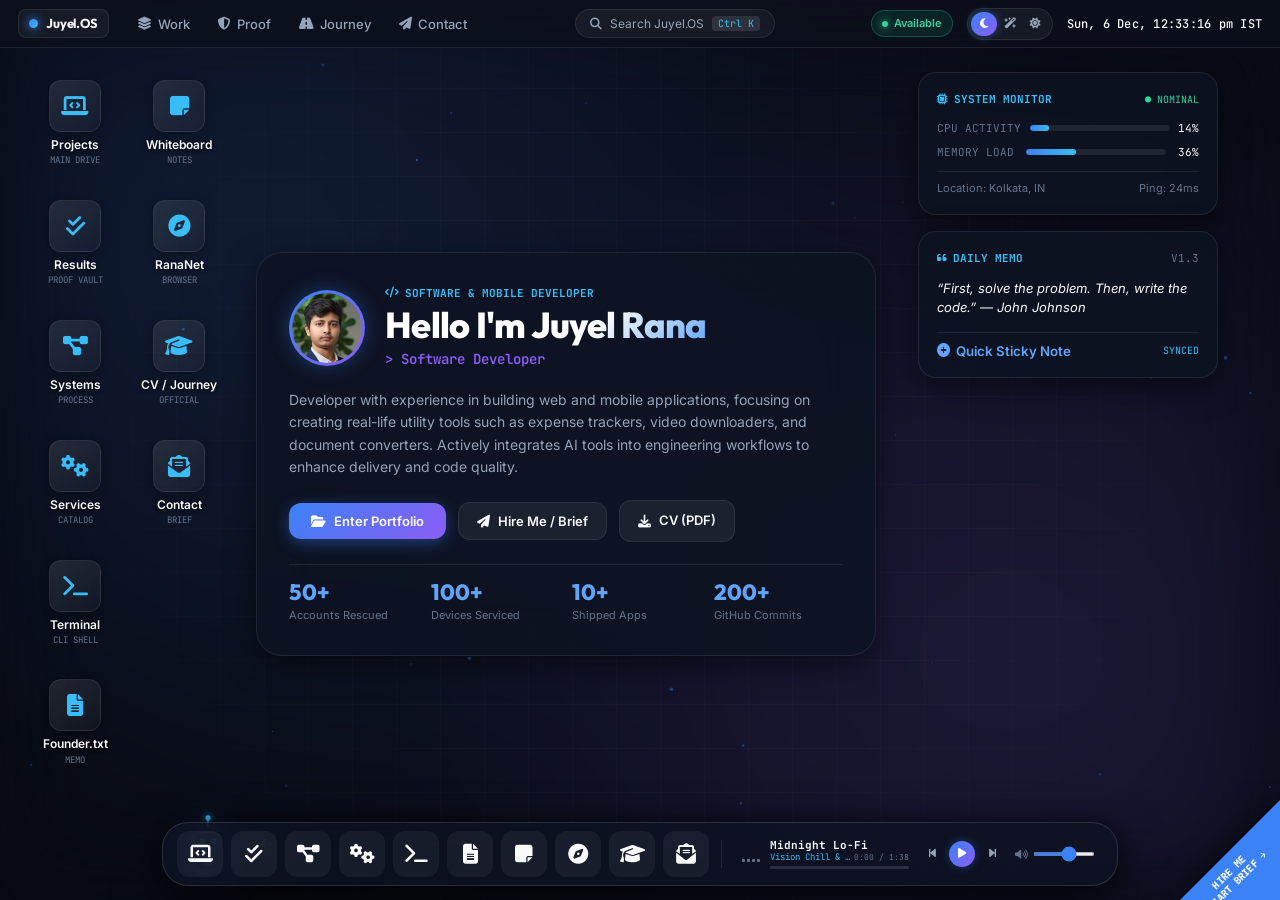
==== commit cc9ab143: "feat: release Portfolio v2 (Juyel.OS) with dedicated repository branding and real audio engine" ====
--- a/index.html
+++ b/index.html
@@ -4,26 +4,26 @@
 <head>
   <meta charset="UTF-8">
   <meta name="viewport" content="width=device-width, initial-scale=1.0">
-  <title>Juyel Rana — Personal AI Operating System (Juyel.OS)</title>
+  <title>Juyel Rana — Portfolio v2 (Juyel.OS) | Titanium VisionOS Interactive Web Desktop</title>
 
   <!-- SEO & Meta Tags -->
-  <meta name="description" content="Official personal operating system of Juyel Rana — Software Developer, AI Systems Builder, and Problem Solver. Explore interactive applications, verified case studies, BachatGuru, utilities, and direct contact.">
-  <meta name="keywords" content="Juyel Rana, Software Developer, Portfolio, Operating System, Flutter, Web Development, AI Tools, BachatGuru, Problem Solver, Kolkata">
+  <meta name="description" content="Official Portfolio v2 (Juyel.OS) of Juyel Rana — Software Developer, AI Systems Builder, and Problem Solver. Explore interactive applications, verified case studies, BachatGuru, utilities, and direct contact.">
+  <meta name="keywords" content="Juyel Rana, Portfolio v2, Juyel.OS, Software Developer, Operating System, Flutter, Web Development, AI Tools, BachatGuru, Problem Solver, Kolkata">
   <meta name="author" content="Juyel Rana">
-  <link rel="canonical" href="https://rana0codes.github.io/Portfolio/">
+  <link rel="canonical" href="https://rana0codes.github.io/Portfolio-v2/">
 
   <!-- Open Graph / Social Media -->
   <meta property="og:type" content="website">
-  <meta property="og:url" content="https://rana0codes.github.io/Portfolio/">
-  <meta property="og:title" content="Juyel Rana — Personal AI Operating System">
-  <meta property="og:description" content="Explore Juyel Rana's software engineering portfolio through an interactive, multi-window personal operating system.">
+  <meta property="og:url" content="https://rana0codes.github.io/Portfolio-v2/">
+  <meta property="og:title" content="Juyel Rana — Portfolio v2 (Juyel.OS)">
+  <meta property="og:description" content="Explore Juyel Rana's next-generation Portfolio v2 through an interactive, multi-window personal operating system.">
   <meta property="og:image" content="assets/profile-photo.jpg">
 
   <!-- Twitter Cards -->
   <meta name="twitter:card" content="summary_large_image">
   <meta name="twitter:creator" content="@Rana0Codes">
-  <meta name="twitter:title" content="Juyel Rana — Personal AI Operating System">
-  <meta name="twitter:description" content="Explore Juyel Rana's software engineering portfolio through an interactive, multi-window personal operating system.">
+  <meta name="twitter:title" content="Juyel Rana — Portfolio v2 (Juyel.OS)">
+  <meta name="twitter:description" content="Explore Juyel Rana's next-generation Portfolio v2 through an interactive, multi-window personal operating system.">
   <meta name="twitter:image" content="assets/profile-photo.jpg">
 
   <!-- Stylesheets -->
@@ -40,7 +40,7 @@
     "@context": "https://schema.org",
     "@type": "Person",
     "name": "Juyel Rana",
-    "url": "https://rana0codes.github.io/Portfolio/",
+    "url": "https://rana0codes.github.io/Portfolio-v2/",
     "image": "assets/profile-photo.jpg",
     "jobTitle": "Software Developer",
     "worksFor": {
@@ -67,7 +67,7 @@
       <div class="boot-avatar-ring">
         <img src="assets/profile-photo.jpg" alt="Juyel Rana" width="76" height="76">
       </div>
-      <div class="boot-title">JUYEL.OS v1.3</div>
+      <div class="boot-title">PORTFOLIO v2 &bull; JUYEL.OS</div>
       <div class="boot-log" id="boot-log">Loading system drivers...</div>
       <div class="boot-progress-bar">
         <div class="boot-progress-fill" id="boot-progress"></div>
--- a/css/os-core.css
+++ b/css/os-core.css
@@ -1040,8 +1040,10 @@
   align-items: flex-end;
   gap: 2px;
   height: 18px;
-  width: 16px;
+  width: 18px;
   padding: 1px 0;
+  cursor: pointer;
+  flex-shrink: 0;
 }
 
 .player-visualizer .eq-bar {
@@ -1049,30 +1051,35 @@
   background: var(--text-dim);
   border-radius: 1px;
   height: 3px;
-  transition: height 0.2s ease, background-color 0.2s ease;
+  min-height: 2px;
+  max-height: 18px;
+  transition: height 0.08s ease, background-color 0.2s ease;
 }
 
 .player-visualizer.is-playing .eq-bar {
   background: linear-gradient(to top, var(--color-primary), var(--color-cyan));
+}
+
+.player-visualizer.is-playing.css-fallback .eq-bar {
   animation: eqBounce 1s ease-in-out infinite alternate;
 }
 
-.player-visualizer.is-playing .eq-bar:nth-child(1) {
+.player-visualizer.is-playing.css-fallback .eq-bar:nth-child(1) {
   animation-duration: 0.8s;
   animation-delay: 0.1s;
 }
 
-.player-visualizer.is-playing .eq-bar:nth-child(2) {
+.player-visualizer.is-playing.css-fallback .eq-bar:nth-child(2) {
   animation-duration: 1.1s;
   animation-delay: 0.3s;
 }
 
-.player-visualizer.is-playing .eq-bar:nth-child(3) {
+.player-visualizer.is-playing.css-fallback .eq-bar:nth-child(3) {
   animation-duration: 0.7s;
   animation-delay: 0.2s;
 }
 
-.player-visualizer.is-playing .eq-bar:nth-child(4) {
+.player-visualizer.is-playing.css-fallback .eq-bar:nth-child(4) {
   animation-duration: 0.95s;
   animation-delay: 0.4s;
 }
@@ -1090,7 +1097,8 @@
 }
 
 .player-track-meta {
-  max-width: 130px;
+  max-width: 140px;
+  min-width: 110px;
   overflow: hidden;
   font-family: var(--font-mono);
   line-height: 1.2;
@@ -1103,6 +1111,13 @@
   white-space: nowrap;
   text-overflow: ellipsis;
   overflow: hidden;
+}
+
+.player-artist-row {
+  display: flex;
+  align-items: center;
+  justify-content: space-between;
+  gap: 4px;
 }
 
 .player-artist {
@@ -1111,12 +1126,44 @@
   white-space: nowrap;
   text-overflow: ellipsis;
   overflow: hidden;
+  max-width: 80px;
+}
+
+.player-time {
+  font-size: 8px;
+  color: var(--text-dim);
+  font-family: var(--font-mono);
+  white-space: nowrap;
+}
+
+.player-progress-track {
+  width: 100%;
+  height: 3px;
+  background: rgba(255, 255, 255, 0.12);
+  border-radius: 2px;
+  margin-top: 3px;
+  cursor: pointer;
+  position: relative;
+  overflow: hidden;
+  transition: height var(--transition-fast);
+}
+
+.player-progress-track:hover {
+  height: 5px;
+}
+
+.player-progress-fill {
+  height: 100%;
+  width: 0%;
+  background: linear-gradient(90deg, var(--color-primary), var(--color-cyan));
+  border-radius: 2px;
 }
 
 .player-controls-row {
   display: flex;
   align-items: center;
   gap: 4px;
+  flex-shrink: 0;
 }
 
 .player-btn {
@@ -1128,6 +1175,9 @@
   justify-content: center;
   font-size: 11px;
   color: var(--text-muted);
+  background: transparent;
+  border: none;
+  cursor: pointer;
   transition: var(--transition-fast);
 }
 
@@ -1150,12 +1200,24 @@
   display: flex;
   align-items: center;
   gap: 4px;
-  width: 72px;
+  width: 80px;
+  flex-shrink: 0;
+}
+
+.player-vol-btn {
+  width: 18px;
+  height: 18px;
+  padding: 0;
 }
 
 .player-vol-icon {
   font-size: 10px;
   color: var(--text-dim);
+  transition: var(--transition-fast);
+}
+
+.player-vol-btn:hover .player-vol-icon {
+  color: var(--color-cyan);
 }
 
 .player-volume-slider {
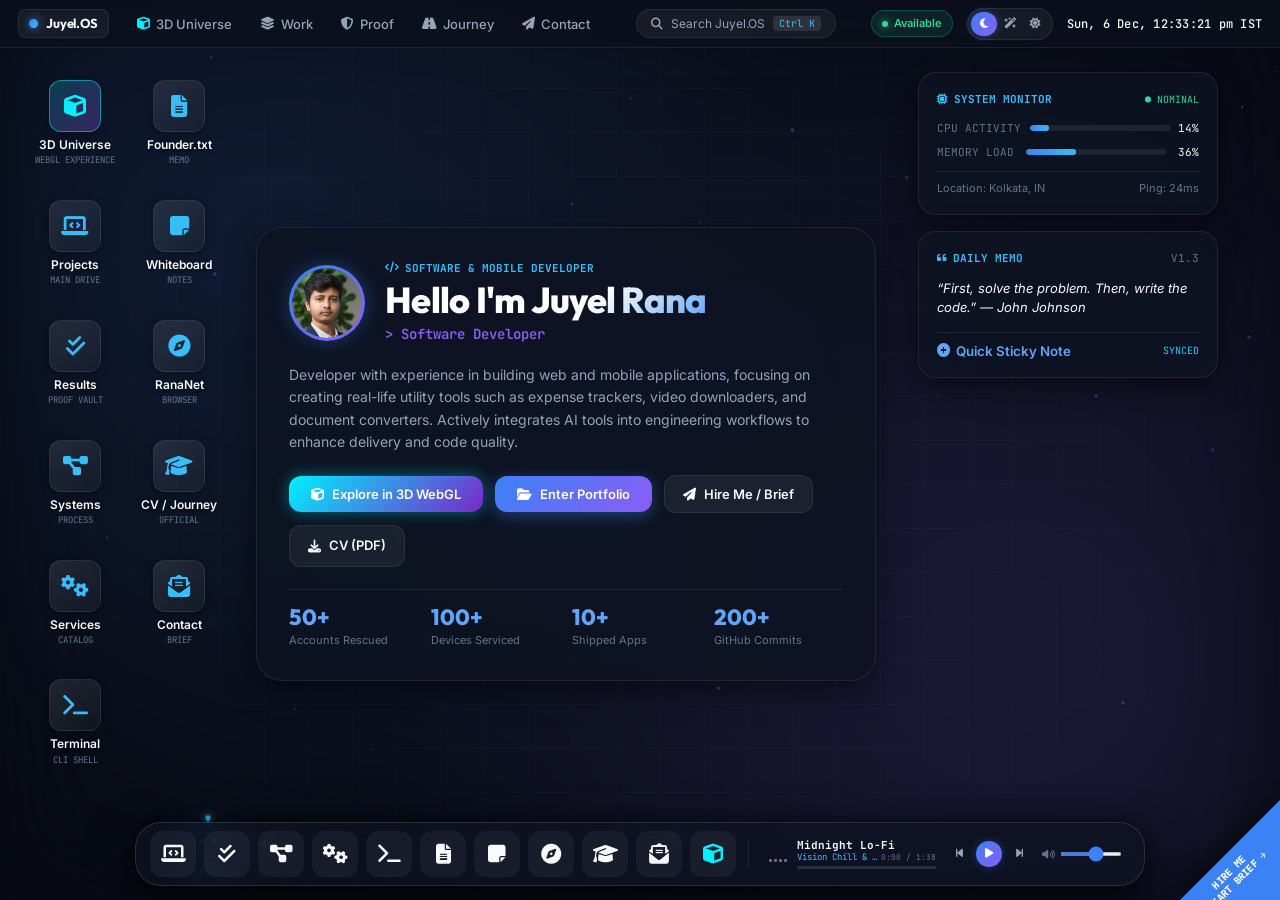
==== commit 446042ba: "feat(3d-universe): integrate Three.js WebGL 3D Project Universe, celestial clustering, and dependenc" ====
--- a/index.html
+++ b/index.html
@@ -33,6 +33,8 @@
   <link rel="stylesheet" href="css/os-windows.css">
   <link rel="stylesheet" href="css/os-apps.css">
   <link rel="stylesheet" href="css/os-companion.css">
+  <link rel="stylesheet" href="css/os-universe3d.css">
+  <script src="js/vendor/three.min.js"></script>
 
   <!-- JSON-LD Structured Data -->
   <script type="application/ld+json">
--- a/css/os-universe3d.css
+++ b/css/os-universe3d.css
@@ -0,0 +1,352 @@
+/**
+ * Juyel.OS — 3D Project Universe Stylesheet
+ * VisionOS Glassmorphic UI for WebGL Viewport, HUD Tooltips, Inspector Drawer & Matrix Graph
+ */
+
+.universe3d-body {
+  position: relative;
+  display: flex;
+  flex-direction: column;
+  height: 100%;
+  padding: 0 !important;
+  overflow: hidden !important;
+  background: radial-gradient(circle at 50% 50%, #0d1117 0%, #05070a 100%);
+}
+
+/* Control Bar */
+.universe-controls-bar {
+  display: flex;
+  justify-content: space-between;
+  align-items: center;
+  padding: 8px 14px;
+  background: rgba(15, 23, 42, 0.75);
+  backdrop-filter: blur(12px);
+  -webkit-backdrop-filter: blur(12px);
+  border-bottom: 1px solid rgba(255, 255, 255, 0.08);
+  z-index: 10;
+  gap: 10px;
+  flex-wrap: wrap;
+}
+
+.universe-view-modes,
+.universe-actions-row {
+  display: flex;
+  align-items: center;
+  gap: 8px;
+}
+
+.u-pill-btn {
+  background: rgba(255, 255, 255, 0.05);
+  border: 1px solid rgba(255, 255, 255, 0.12);
+  color: var(--text-muted, #94a3b8);
+  font-size: 11px;
+  font-family: var(--font-mono, monospace);
+  padding: 5px 12px;
+  border-radius: 20px;
+  cursor: pointer;
+  display: inline-flex;
+  align-items: center;
+  gap: 6px;
+  transition: all 0.2s cubic-bezier(0.16, 1, 0.3, 1);
+}
+
+.u-pill-btn:hover {
+  background: rgba(0, 240, 255, 0.1);
+  border-color: rgba(0, 240, 255, 0.4);
+  color: #ffffff;
+}
+
+.u-pill-btn.active {
+  background: linear-gradient(135deg, rgba(0, 240, 255, 0.2), rgba(157, 78, 221, 0.25));
+  border-color: rgba(0, 240, 255, 0.6);
+  color: #00f0ff;
+  box-shadow: 0 0 10px rgba(0, 240, 255, 0.2);
+}
+
+/* Viewport Area */
+.universe-viewport-wrap {
+  position: relative;
+  flex: 1;
+  width: 100%;
+  height: calc(100% - 46px);
+  overflow: hidden;
+}
+
+.universe-canvas {
+  width: 100% !important;
+  height: 100% !important;
+  display: block;
+  touch-action: none;
+}
+
+/* HUD Tooltip */
+.universe-hud-tooltip {
+  position: absolute;
+  pointer-events: none;
+  background: rgba(10, 15, 29, 0.88);
+  backdrop-filter: blur(12px);
+  -webkit-backdrop-filter: blur(12px);
+  border: 1px solid rgba(0, 240, 255, 0.5);
+  border-radius: 8px;
+  padding: 6px 12px;
+  box-shadow: 0 8px 24px rgba(0, 0, 0, 0.6), 0 0 12px rgba(0, 240, 255, 0.3);
+  z-index: 20;
+  transition: opacity 0.15s ease;
+}
+
+.hud-tooltip-title {
+  font-family: var(--font-display, sans-serif);
+  font-size: 12px;
+  font-weight: 700;
+  color: #ffffff;
+}
+
+.hud-tooltip-sub {
+  font-family: var(--font-mono, monospace);
+  font-size: 10px;
+  color: #00f0ff;
+  margin-top: 2px;
+}
+
+/* Bottom Hint Bar */
+.universe-hint-bar {
+  position: absolute;
+  bottom: 8px;
+  left: 12px;
+  display: flex;
+  gap: 14px;
+  font-family: var(--font-mono, monospace);
+  font-size: 10px;
+  color: rgba(255, 255, 255, 0.45);
+  background: rgba(0, 0, 0, 0.45);
+  backdrop-filter: blur(6px);
+  padding: 4px 10px;
+  border-radius: 6px;
+  border: 1px solid rgba(255, 255, 255, 0.06);
+  pointer-events: none;
+  z-index: 15;
+}
+
+/* Side Inspector Drawer */
+.universe-inspector-drawer {
+  position: absolute;
+  top: 48px;
+  right: 12px;
+  bottom: 12px;
+  width: 320px;
+  max-width: 90%;
+  background: rgba(13, 17, 23, 0.92);
+  backdrop-filter: blur(16px);
+  -webkit-backdrop-filter: blur(16px);
+  border: 1px solid rgba(0, 240, 255, 0.35);
+  border-radius: 12px;
+  padding: 16px;
+  display: flex;
+  flex-direction: column;
+  z-index: 25;
+  box-shadow: -8px 0 32px rgba(0, 0, 0, 0.7);
+  animation: slideDrawer 0.25s cubic-bezier(0.16, 1, 0.3, 1);
+  overflow-y: auto;
+}
+
+@keyframes slideDrawer {
+  from { transform: translateX(20px); opacity: 0; }
+  to { transform: translateX(0); opacity: 1; }
+}
+
+.inspector-header {
+  display: flex;
+  justify-content: space-between;
+  align-items: center;
+  margin-bottom: 10px;
+}
+
+.inspector-badge {
+  background: rgba(0, 240, 255, 0.15);
+  color: #00f0ff;
+  font-family: var(--font-mono, monospace);
+  font-size: 10px;
+  font-weight: 600;
+  padding: 3px 8px;
+  border-radius: 4px;
+  border: 1px solid rgba(0, 240, 255, 0.3);
+  text-transform: uppercase;
+}
+
+.inspector-close {
+  background: transparent;
+  border: none;
+  color: rgba(255, 255, 255, 0.6);
+  font-size: 18px;
+  cursor: pointer;
+  line-height: 1;
+}
+
+.inspector-close:hover {
+  color: #ff5f56;
+}
+
+.inspector-title {
+  font-family: var(--font-display, sans-serif);
+  font-size: 15px;
+  font-weight: 700;
+  color: #ffffff;
+  margin-bottom: 12px;
+}
+
+.inspector-metric-card {
+  background: linear-gradient(135deg, rgba(0, 240, 255, 0.08), rgba(157, 78, 221, 0.1));
+  border: 1px solid rgba(0, 240, 255, 0.25);
+  border-radius: 8px;
+  padding: 10px 12px;
+  margin-bottom: 12px;
+}
+
+.metric-val {
+  font-family: var(--font-mono, monospace);
+  font-size: 16px;
+  font-weight: 700;
+  color: #38bdf8;
+}
+
+.metric-desc {
+  font-size: 10px;
+  color: rgba(255, 255, 255, 0.55);
+  margin-top: 2px;
+}
+
+.inspector-desc {
+  font-size: 12px;
+  line-height: 1.5;
+  color: var(--text-muted, #94a3b8);
+  margin-bottom: 14px;
+}
+
+.inspector-tech-stack {
+  display: flex;
+  flex-wrap: wrap;
+  gap: 6px;
+  margin-bottom: 18px;
+}
+
+.inspector-tech-stack .tech-chip {
+  background: rgba(255, 255, 255, 0.06);
+  border: 1px solid rgba(255, 255, 255, 0.1);
+  color: #e2e8f0;
+  font-family: var(--font-mono, monospace);
+  font-size: 10px;
+  padding: 3px 8px;
+  border-radius: 4px;
+}
+
+.inspector-actions {
+  display: flex;
+  gap: 8px;
+  margin-top: auto;
+  padding-top: 12px;
+  border-top: 1px solid rgba(255, 255, 255, 0.08);
+}
+
+.inspector-actions a {
+  flex: 1;
+  text-align: center;
+  justify-content: center;
+  font-size: 11px;
+  padding: 7px 10px;
+}
+
+/* Dependency Matrix Graph Mount */
+.matrix-canvas-wrap {
+  width: 100%;
+  height: 100%;
+  overflow-y: auto;
+  padding: 18px;
+}
+
+.matrix-graph-container {
+  max-width: 760px;
+  margin: 0 auto;
+}
+
+.matrix-header-row {
+  display: flex;
+  justify-content: space-between;
+  align-items: center;
+  margin-bottom: 16px;
+  padding-bottom: 10px;
+  border-bottom: 1px solid rgba(255, 255, 255, 0.08);
+}
+
+.matrix-card-grid {
+  display: grid;
+  grid-template-columns: repeat(auto-fill, minmax(320px, 1fr));
+  gap: 12px;
+}
+
+.matrix-node-card {
+  background: rgba(15, 23, 42, 0.7);
+  border: 1px solid rgba(255, 255, 255, 0.08);
+  border-radius: 8px;
+  padding: 14px;
+  transition: all 0.2s ease;
+}
+
+.matrix-node-card:hover {
+  border-color: rgba(0, 240, 255, 0.4);
+  transform: translateY(-2px);
+  box-shadow: 0 4px 16px rgba(0, 240, 255, 0.1);
+}
+
+.m-card-title {
+  font-family: var(--font-display, sans-serif);
+  font-size: 13px;
+  font-weight: 700;
+  color: #ffffff;
+  display: flex;
+  align-items: center;
+  gap: 8px;
+  margin-bottom: 4px;
+}
+
+.m-card-repo {
+  font-family: var(--font-mono, monospace);
+  font-size: 11px;
+  color: #00f0ff;
+  margin-bottom: 8px;
+}
+
+.m-card-stat {
+  font-size: 11px;
+  color: #cbd5e1;
+  margin-bottom: 6px;
+}
+
+.m-card-links {
+  font-size: 10px;
+  font-family: var(--font-mono, monospace);
+  color: rgba(255, 255, 255, 0.45);
+}
+
+/* Mobile Responsiveness */
+@media (max-width: 768px) {
+  .universe-inspector-drawer {
+    width: calc(100% - 24px);
+    right: 12px;
+    left: 12px;
+    top: auto;
+    bottom: 8px;
+    max-height: 50%;
+  }
+
+  .universe-controls-bar {
+    padding: 6px 10px;
+  }
+
+  .universe-hint-bar {
+    display: none;
+  }
+
+  .matrix-card-grid {
+    grid-template-columns: 1fr;
+  }
+}
